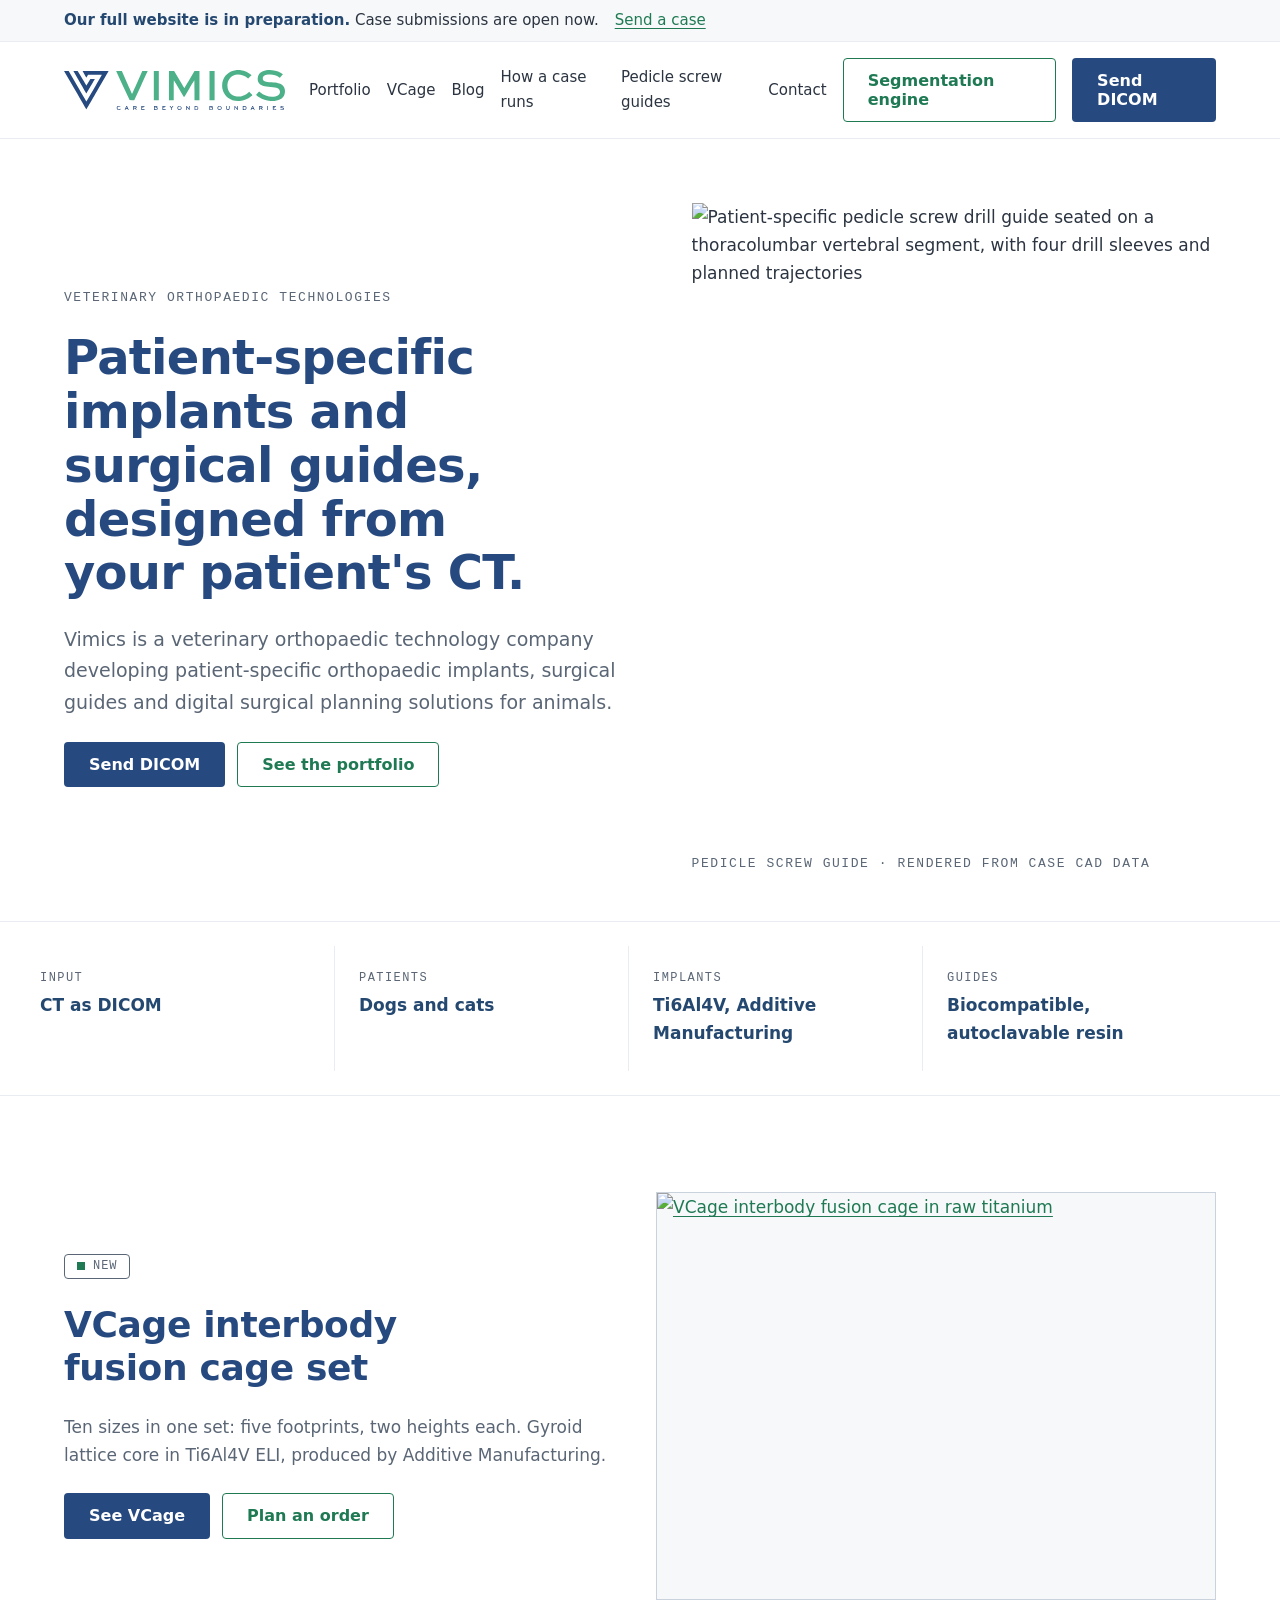
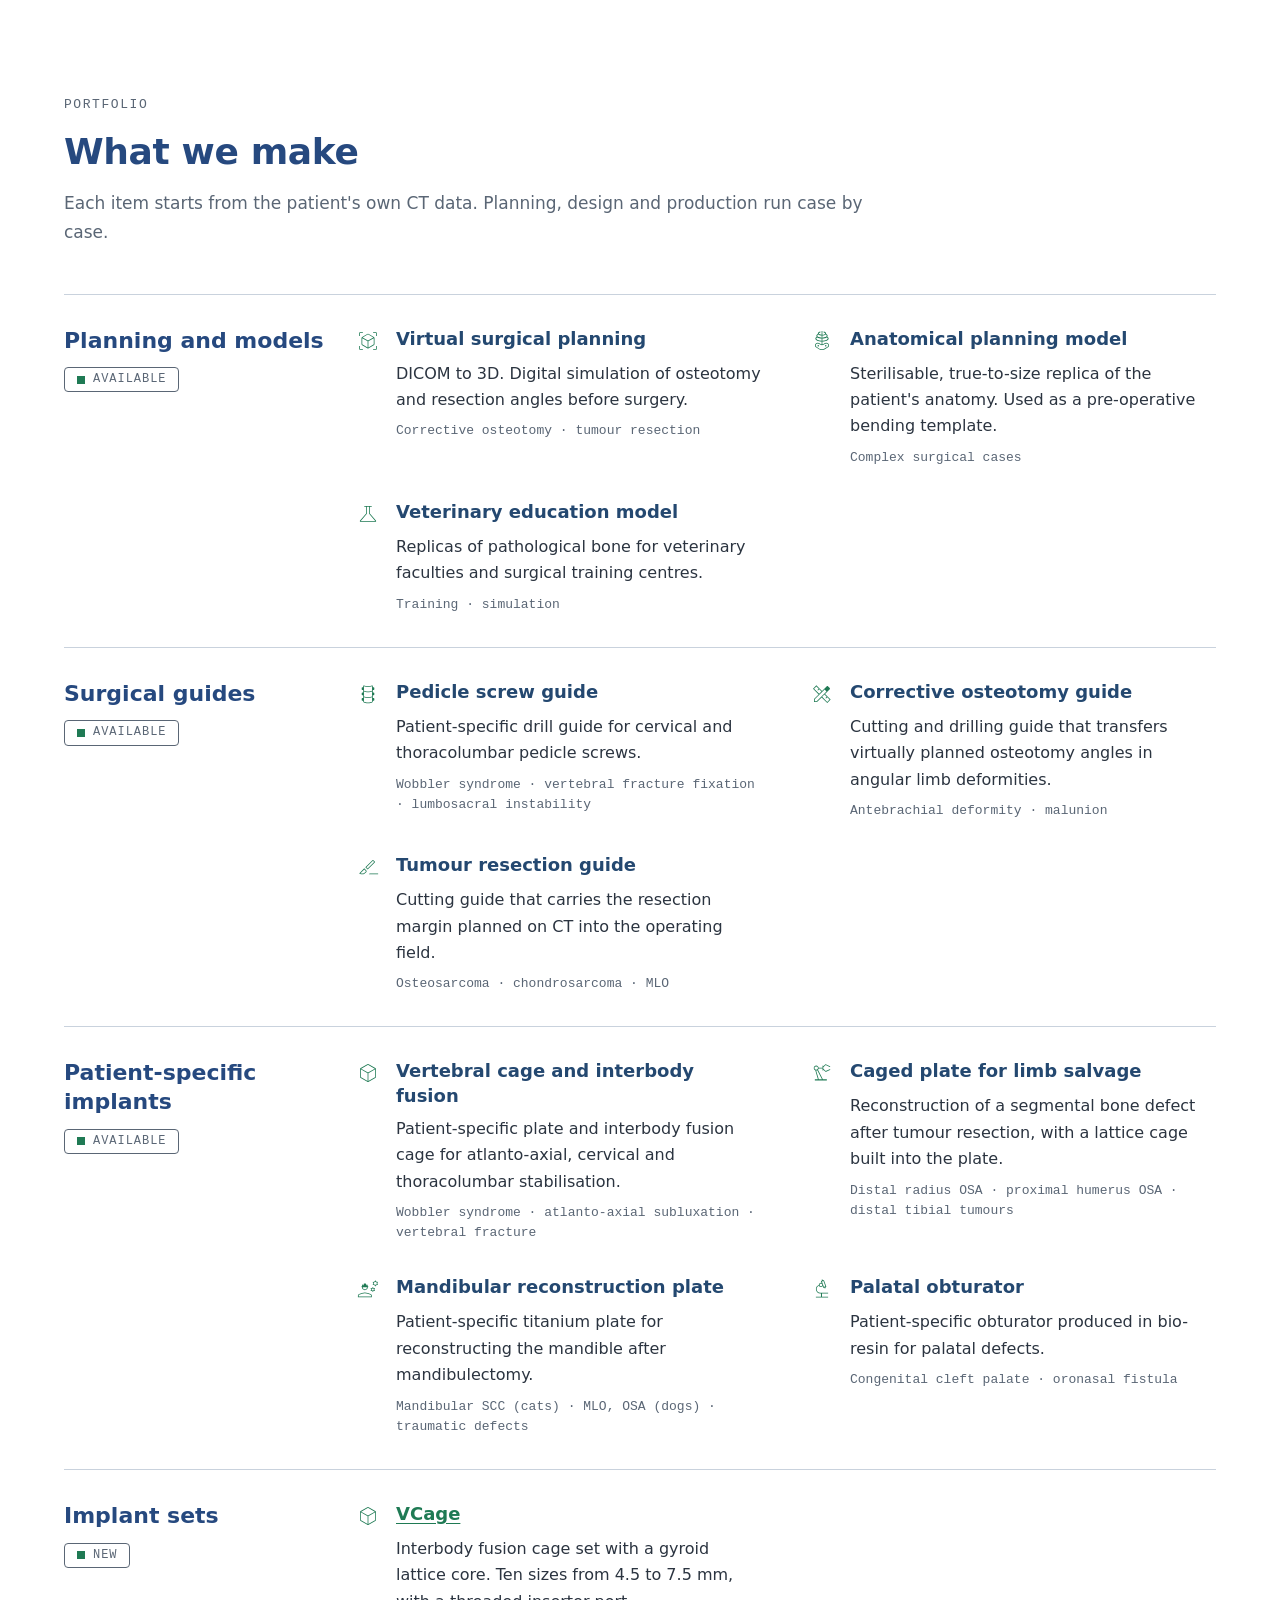
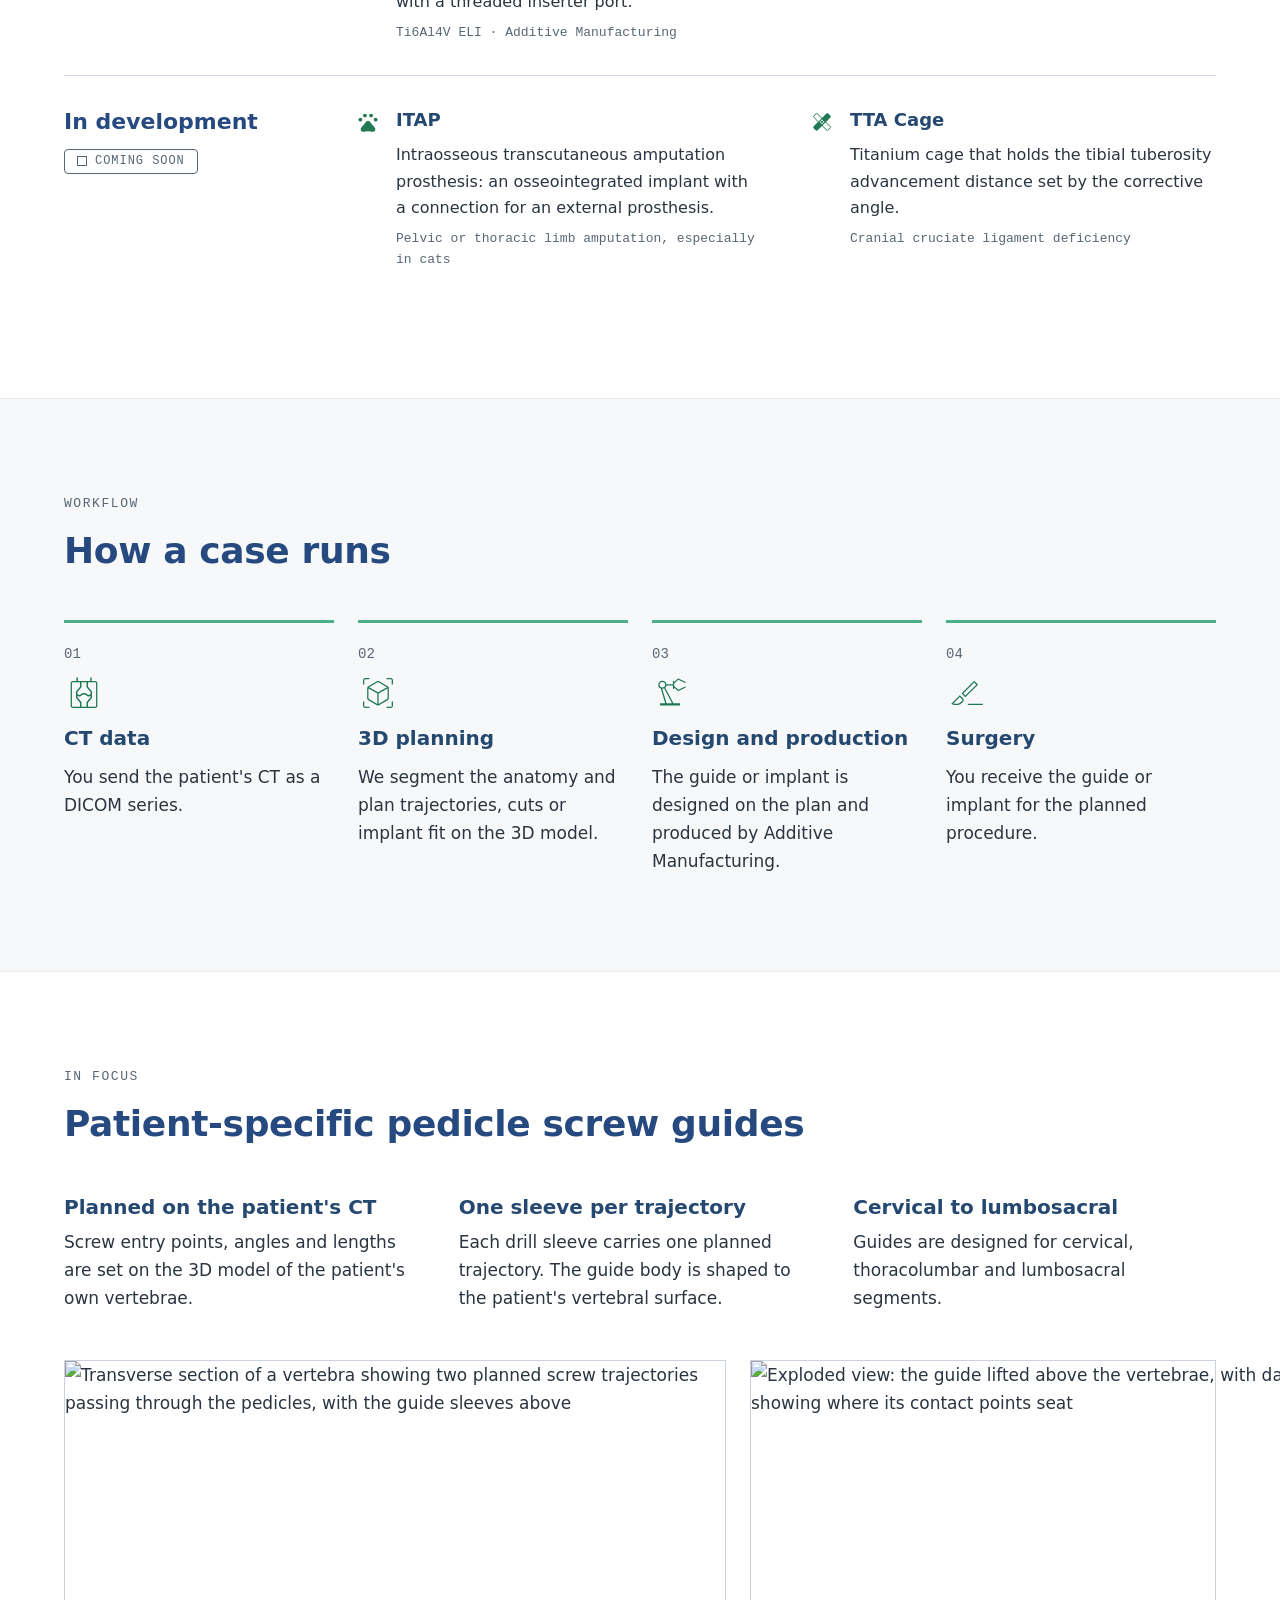
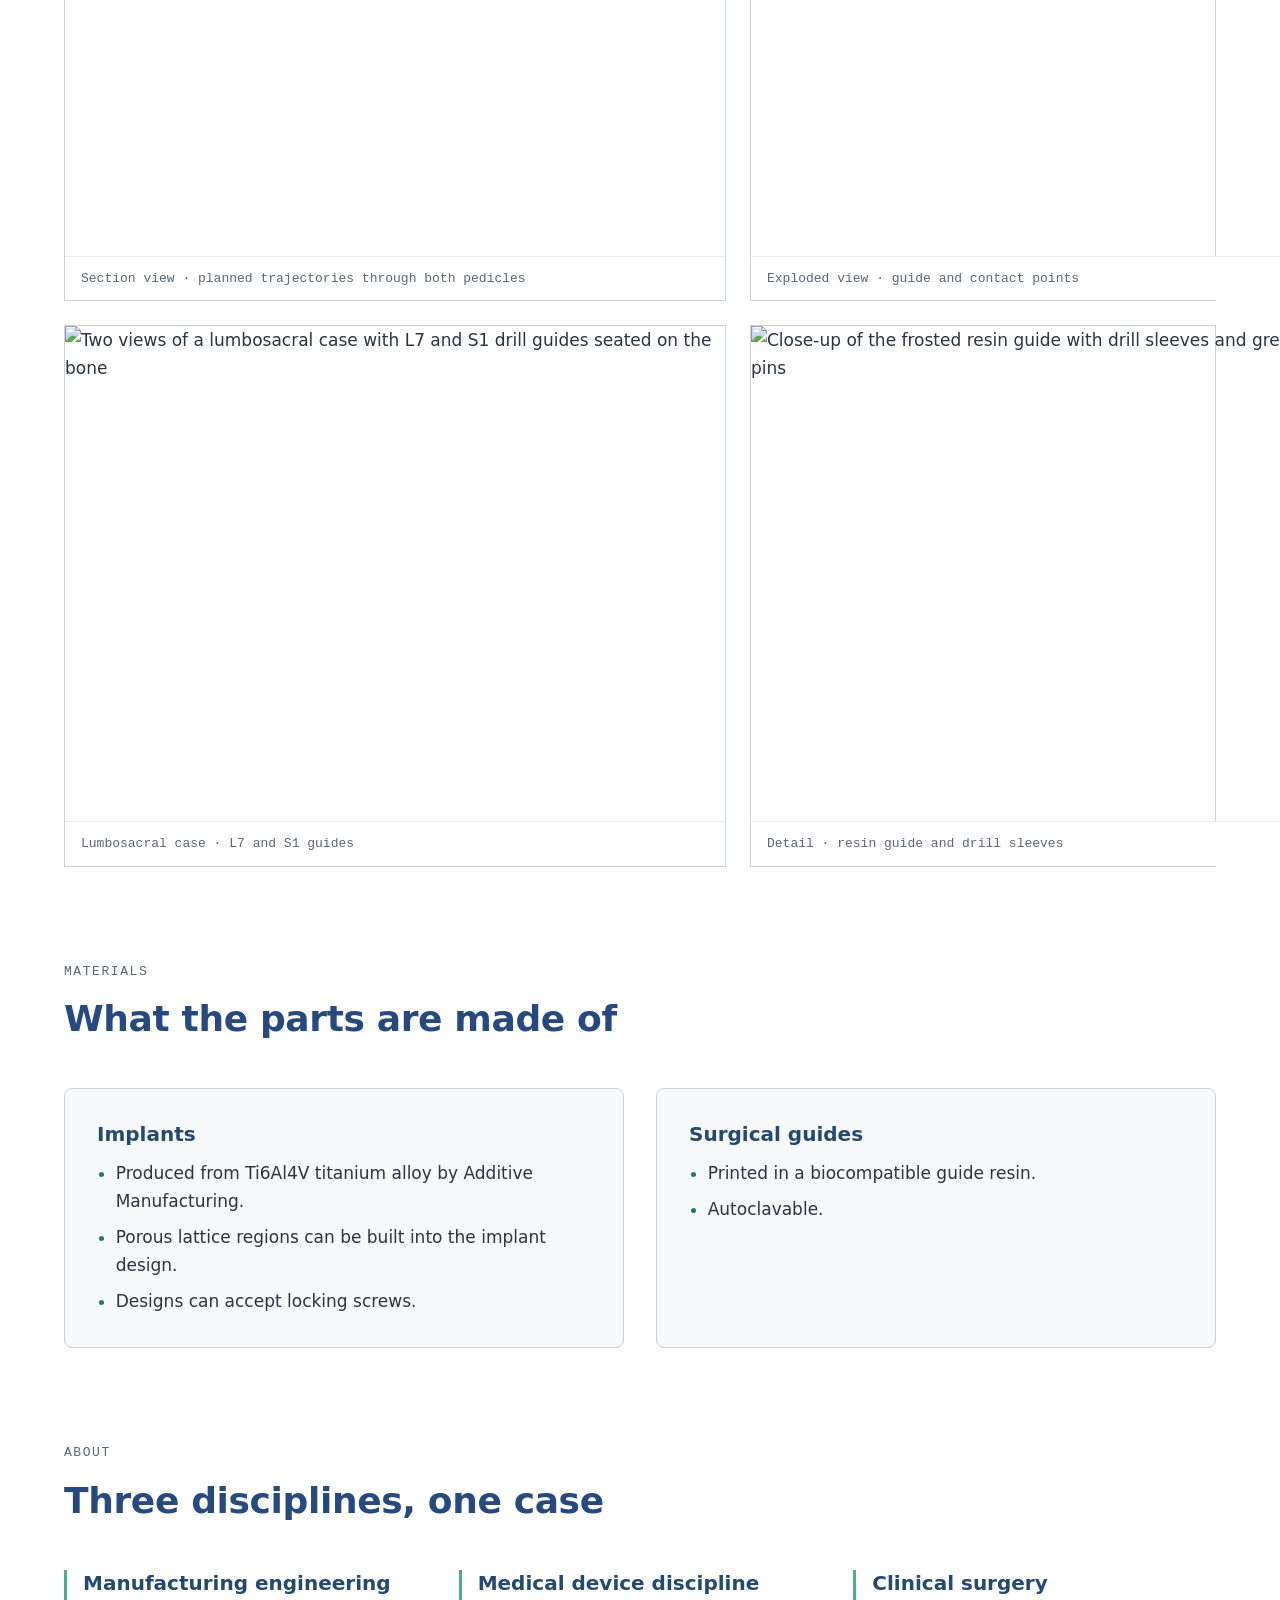
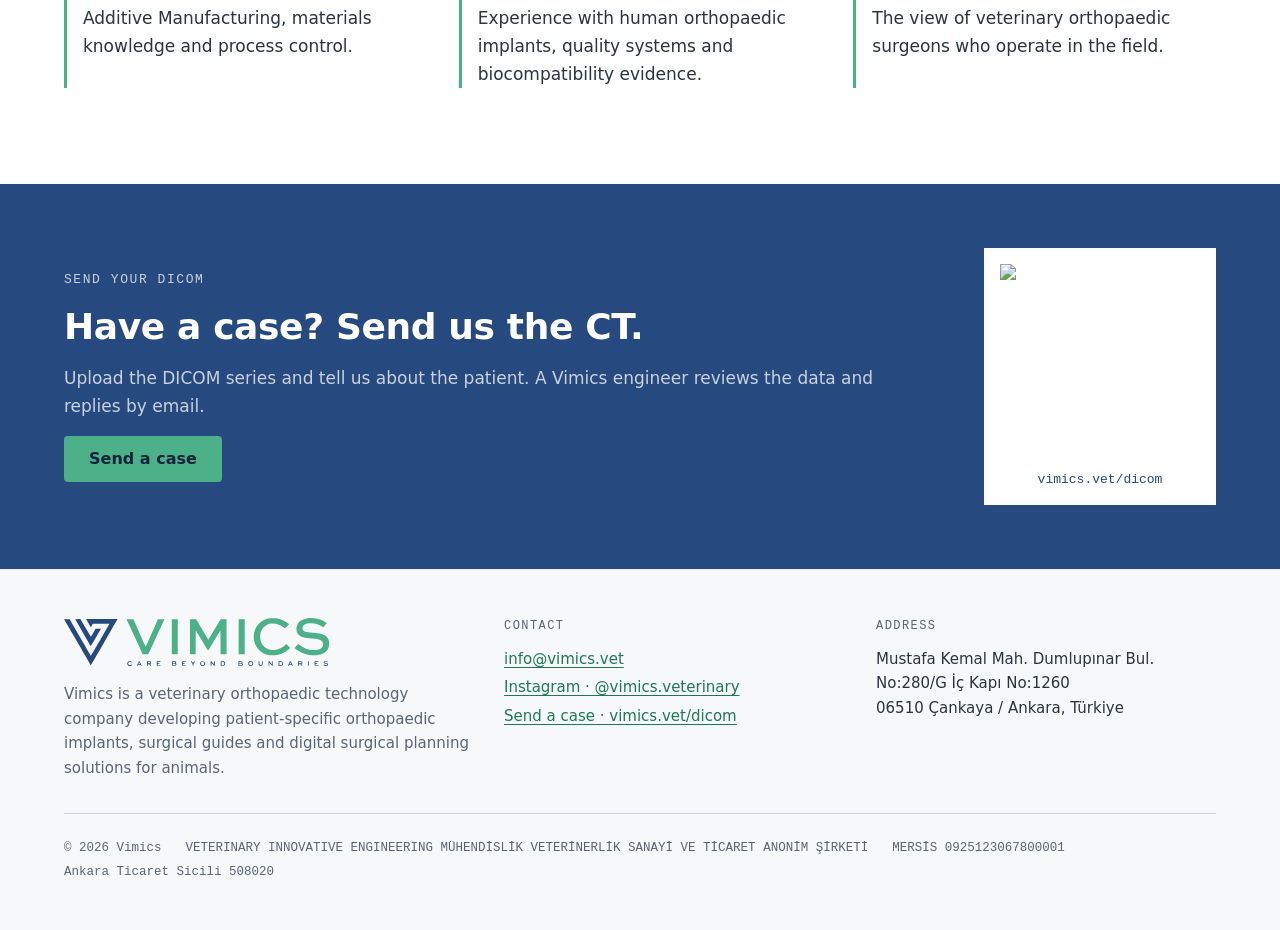
==== index.html @ 3461523f "Add a Segmentation engine button to the top bar Links to /segmentation/ from the home page and blog." ====
<!doctype html>
<html lang="en">
<head>
<meta charset="utf-8">
<meta name="viewport" content="width=device-width, initial-scale=1, viewport-fit=cover">
<title>Vimics · Patient-specific veterinary implants and surgical guides</title>
<meta name="description" content="Vimics is a veterinary orthopaedic technology company developing patient-specific orthopaedic implants, surgical guides and digital surgical planning solutions for animals.">
<link rel="canonical" href="https://vimics.vet/">
<meta name="robots" content="index, follow, max-image-preview:large">
<meta property="og:type" content="website">
<meta property="og:site_name" content="Vimics">
<meta property="og:locale" content="en_GB">
<meta property="og:url" content="https://vimics.vet/">
<meta property="og:title" content="Vimics · Veterinary Orthopaedic Technologies">
<meta property="og:description" content="Patient-specific implants, surgical guides and digital surgical planning for dogs and cats. Send your DICOM at vimics.vet/dicom.">
<meta property="og:image" content="https://vimics.vet/assets/img/og-home.jpg">
<meta property="og:image:width" content="1200">
<meta property="og:image:height" content="630">
<meta property="og:image:alt" content="Patient-specific pedicle screw drill guide seated on a vertebral segment, with planned drill trajectories">
<meta name="twitter:card" content="summary_large_image">
<meta name="theme-color" content="#26497F">
<script type="application/ld+json">
{
  "@context": "https://schema.org",
  "@graph": [
    {
      "@type": "WebSite",
      "@id": "https://vimics.vet/#website",
      "name": "Vimics",
      "alternateName": ["VIMICS", "Vimics Veterinary", "vimics.vet"],
      "url": "https://vimics.vet/",
      "inLanguage": "en",
      "publisher": { "@id": "https://vimics.vet/#organization" }
    },
    {
      "@type": "Organization",
      "@id": "https://vimics.vet/#organization",
      "name": "Vimics",
      "alternateName": "VIMICS",
      "legalName": "VETERINARY INNOVATIVE ENGINEERING MÜHENDİSLİK VETERİNERLİK SANAYİ VE TİCARET ANONİM ŞİRKETİ",
      "url": "https://vimics.vet/",
      "logo": "https://vimics.vet/assets/img/email/vimics-logo.png",
      "image": "https://vimics.vet/assets/img/og-home.jpg",
      "slogan": "Care Beyond Boundaries",
      "description": "Vimics is a veterinary orthopaedic technology company developing patient-specific orthopaedic implants, surgical guides and digital surgical planning solutions for animals.",
      "email": "info@vimics.vet",
      "address": {
        "@type": "PostalAddress",
        "streetAddress": "Mustafa Kemal Mah. Dumlupınar Bul. No:280/G İç Kapı No:1260",
        "postalCode": "06510",
        "addressLocality": "Çankaya",
        "addressRegion": "Ankara",
        "addressCountry": "TR"
      },
      "contactPoint": { "@type": "ContactPoint", "contactType": "customer support", "email": "info@vimics.vet", "availableLanguage": ["en", "tr"] },
      "knowsAbout": ["veterinary orthopaedics", "patient-specific implants", "surgical guides", "pedicle screw guides", "digital surgical planning", "interbody fusion cages", "Additive Manufacturing"],
      "sameAs": ["https://www.linkedin.com/company/vimics", "https://www.instagram.com/vimics.veterinary/"]
    }
  ]
}
</script>
<link rel="icon" href="favicon.ico" sizes="48x48">
<link rel="icon" href="assets/img/favicon.svg" type="image/svg+xml">
<link rel="icon" href="assets/img/favicon-192.png" type="image/png" sizes="192x192">
<link rel="apple-touch-icon" href="assets/img/apple-touch-icon.png">
<link rel="preload" href="assets/fonts/IBMPlexSans-SemiBold.woff2" as="font" type="font/woff2" crossorigin>
<link rel="stylesheet" href="assets/site.css">
</head>
<body>

<div class="duyuru">
  <div class="kolon">
    <span><strong>Our full website is in preparation.</strong> Case submissions are open now.</span>
    <a href="dicom/">Send a case</a>
  </div>
</div>

<header class="ust">
  <div class="kolon">
    <a class="logo-link" href="./" aria-label="Vimics home"><svg viewBox="0 0 2000 362"  xmlns="http://www.w3.org/2000/svg" role="img" aria-label="Vimics, Care Beyond Boundaries"><g transform="translate(0.000000,362.000000) scale(0.100000,-0.100000)" fill="var(--logo-monogram)"><path d="M978 3530 l-128 -5 582 -1017 c321 -560 585 -1018 588 -1018 5 0 770 1305 770 1314 0 3 -91 6 -203 6 l-202 0 -175 -305 c-155 -271 -176 -304 -188 -288 -7 10 -187 312 -400 670 l-387 653 -65 -2 c-36 -1 -122 -5 -192 -8z"/><path d="M1680 3533 c0 -10 334 -592 340 -592 3 0 39 55 80 122 l75 122 623 3 c539 2 623 0 620 -12 -7 -33 -1383 -2415 -1390 -2408 -4 4 -367 626 -807 1382 l-798 1375 -211 3 -210 2 1003 -1728 c551 -951 1007 -1737 1012 -1746 7 -13 225 360 988 1686 539 936 992 1723 1008 1750 l27 48 -1180 0 c-649 0 -1180 -3 -1180 -7z"/><path d="M4884 352 c-109 -51 -144 -173 -79 -273 47 -73 172 -98 261 -52 59 31 68 46 44 68 -18 16 -20 16 -46 -4 -109 -86 -253 -5 -224 126 19 85 115 119 205 73 36 -18 40 -19 57 -4 54 49 -133 105 -218 66z"/><path d="M10388 356 c-86 -32 -128 -88 -128 -171 0 -189 259 -253 361 -89 86 140 -74 319 -233 260z m132 -62 c84 -50 77 -188 -12 -225 -100 -41 -199 31 -185 135 12 87 119 136 197 90z"/><path d="M14020 359 c-188 -56 -168 -326 27 -355 157 -23 273 129 203 266 -36 71 -146 114 -230 89z m151 -88 c107 -107 -23 -268 -159 -197 -81 42 -83 170 -3 219 14 9 48 17 75 17 43 0 53 -4 87 -39z"/><path d="M19667 356 c-51 -19 -65 -33 -73 -71 -14 -75 16 -100 137 -116 105 -14 119 -21 119 -60 0 -64 -131 -75 -211 -18 l-31 22 -20 -21 -21 -20 39 -25 c75 -49 183 -59 252 -23 56 29 70 115 26 159 -24 25 -38 28 -149 43 -63 8 -85 20 -85 43 0 46 101 62 169 26 33 -16 34 -16 54 4 l21 20 -47 21 c-62 28 -132 34 -180 16z"/><path d="M5626 308 c-13 -29 -49 -107 -80 -172 -31 -65 -56 -121 -56 -122 0 -2 14 -4 30 -4 27 0 33 6 50 45 l19 45 85 0 85 0 20 -45 c17 -39 24 -45 50 -45 17 0 31 3 30 8 0 4 -35 81 -78 172 -70 149 -80 165 -104 168 -25 3 -30 -2 -51 -50z m78 -84 c34 -74 34 -74 -29 -74 -30 0 -55 4 -55 9 0 12 49 121 54 121 3 0 16 -25 30 -56z"/><path d="M6260 186 l0 -176 30 0 30 0 0 65 0 65 63 0 63 0 35 -62 c30 -55 38 -63 67 -66 40 -4 40 -2 -3 68 -19 32 -35 60 -35 63 0 3 16 21 35 40 37 37 44 67 23 111 -22 50 -53 60 -185 64 l-123 4 0 -176z m244 98 c21 -20 20 -43 -1 -66 -13 -15 -31 -18 -100 -18 l-83 0 0 50 0 50 84 0 c64 0 88 -4 100 -16z"/><path d="M7000 185 l0 -175 145 0 145 0 0 25 0 25 -115 0 -115 0 0 55 0 55 65 0 c63 0 65 1 65 25 0 24 -2 25 -65 25 l-65 0 0 40 0 40 110 0 110 0 0 30 0 30 -140 0 -140 0 0 -175z"/><path d="M8150 186 l0 -176 119 0 c66 0 131 4 144 9 69 26 90 110 42 161 -23 24 -24 28 -10 40 25 21 19 83 -11 111 -24 22 -34 24 -155 28 l-129 3 0 -176z m248 76 c4 -41 -21 -52 -119 -52 l-69 0 0 45 0 46 93 -3 92 -3 3 -33z m0 -108 c31 -21 26 -64 -8 -81 -14 -7 -60 -13 -102 -13 l-78 0 0 55 0 55 83 0 c59 0 89 -4 105 -16z"/><path d="M8910 185 l0 -175 145 0 145 0 0 25 0 25 -115 0 -115 0 0 55 0 55 65 0 c63 0 65 1 65 25 0 24 -2 25 -65 25 l-65 0 0 40 0 39 108 3 107 3 3 28 3 27 -140 0 -141 0 0 -175z"/><path d="M9567 348 c5 -7 37 -49 71 -94 l62 -81 0 -81 0 -82 30 0 30 0 0 81 0 81 63 81 c86 112 84 107 45 107 -30 0 -40 -7 -82 -65 -54 -74 -52 -74 -111 9 -37 51 -43 56 -79 56 -29 0 -36 -3 -29 -12z"/><path d="M11060 185 l0 -175 30 0 29 0 3 117 3 117 98 -117 c76 -91 103 -117 122 -117 l25 0 0 175 0 175 -30 0 -29 0 -3 -117 -3 -117 -98 117 c-76 91 -103 117 -122 117 l-25 0 0 -175z"/><path d="M11820 184 l0 -176 113 4 c130 4 162 17 197 81 55 98 9 229 -91 257 -19 6 -76 10 -126 10 l-93 0 0 -176z m241 87 c25 -25 29 -37 29 -84 0 -90 -47 -127 -162 -127 l-48 0 0 120 0 120 76 0 c70 0 78 -2 105 -29z"/><path d="M13160 185 l0 -177 136 4 136 3 29 33 c37 41 39 89 5 129 -21 25 -22 29 -9 49 22 34 13 83 -20 108 -25 18 -45 21 -153 24 l-124 4 0 -177z m238 103 c42 -42 -7 -78 -105 -78 l-73 0 0 45 0 45 83 0 c51 0 88 -5 95 -12z m10 -134 c31 -21 26 -64 -8 -81 -14 -7 -60 -13 -102 -13 l-78 0 0 55 0 55 83 0 c59 0 89 -4 105 -16z"/><path d="M14682 221 c3 -139 3 -140 33 -171 53 -55 162 -64 221 -18 43 35 54 75 54 208 l0 120 -30 0 -30 0 0 -121 c0 -134 -6 -154 -55 -175 -44 -18 -90 -8 -115 24 -17 22 -20 40 -20 148 l0 124 -31 0 -31 0 4 -139z"/><path d="M15430 185 l0 -175 25 0 25 0 0 115 c0 63 4 115 8 115 4 0 50 -52 102 -115 79 -96 100 -115 123 -115 l27 0 -2 173 -3 172 -27 3 -27 3 -3 -121 -3 -121 -100 120 c-74 91 -105 121 -122 121 l-23 0 0 -175z"/><path d="M16180 185 l0 -177 119 3 c129 4 150 12 195 73 31 41 30 159 -2 204 -39 53 -73 66 -199 70 l-113 4 0 -177z m243 89 c33 -33 43 -84 28 -135 -17 -55 -46 -71 -133 -73 l-73 -1 -3 118 -3 117 79 0 c72 0 82 -2 105 -26z"/><path d="M17046 352 c-8 -13 -156 -334 -156 -338 0 -2 13 -4 30 -4 25 0 32 6 49 45 l20 45 83 0 84 0 22 -45 c19 -39 26 -45 52 -45 16 0 30 2 30 3 0 2 -35 80 -79 173 -69 148 -82 169 -104 172 -14 2 -28 -1 -31 -6z m84 -194 c0 -5 -25 -8 -55 -8 -63 0 -64 0 -29 77 l26 58 29 -60 c15 -33 28 -63 29 -67z"/><path d="M17660 185 l0 -175 30 0 30 0 0 65 0 65 63 0 62 0 35 -65 c32 -59 38 -65 68 -65 39 0 39 -4 -3 69 -42 72 -42 65 -3 100 27 24 33 36 33 69 0 82 -57 112 -210 112 l-105 0 0 -175z m242 98 c51 -46 8 -83 -99 -83 l-83 0 0 50 0 50 82 0 c62 0 86 -4 100 -17z"/><path d="M18400 185 l0 -175 30 0 30 0 0 175 0 175 -30 0 -30 0 0 -175z"/><path d="M18904 347 c-2 -7 -3 -85 -2 -172 l3 -160 148 -3 147 -3 0 25 0 25 -117 3 -118 3 0 50 0 50 68 3 c64 3 67 4 67 27 0 24 -2 25 -70 25 l-70 0 0 40 0 40 110 0 110 0 0 30 0 30 -135 0 c-102 0 -137 -3 -141 -13z"/></g><g transform="translate(0.000000,362.000000) scale(0.100000,-0.100000)" fill="var(--logo-kelime)"><path d="M15545 3603 c-617 -78 -1073 -494 -1207 -1101 -32 -142 -32 -443 0 -589 156 -720 775 -1160 1552 -1102 383 29 741 176 1045 431 145 121 148 90 -24 262 l-149 149 -75 -67 c-201 -183 -425 -299 -677 -353 -120 -25 -365 -25 -475 1 -444 103 -724 455 -742 931 -15 413 169 758 499 934 382 204 931 112 1346 -226 l33 -27 152 153 152 152 -44 37 c-247 209 -581 355 -932 406 -97 15 -370 20 -454 9z"/><path d="M18305 3589 c-458 -81 -717 -309 -766 -675 -30 -225 26 -420 157 -549 175 -173 424 -245 1009 -290 612 -48 795 -131 835 -379 49 -306 -221 -496 -705 -496 -405 1 -769 135 -1090 403 -44 37 -83 66 -87 65 -10 -4 -268 -301 -268 -309 0 -12 183 -155 276 -216 307 -201 633 -307 1022 -332 654 -43 1137 182 1266 589 110 347 18 699 -229 875 -196 140 -418 196 -941 235 -335 25 -479 44 -572 76 -166 55 -222 123 -222 268 0 246 246 380 670 363 315 -13 594 -97 800 -242 44 -30 81 -55 84 -55 8 0 266 299 266 308 0 12 -113 87 -210 140 -363 198 -901 290 -1295 221z"/><path d="M4720 3523 c0 -5 274 -597 609 -1318 l608 -1310 210 -3 210 -2 609 1311 c335 722 611 1316 612 1321 2 4 -107 7 -244 6 l-249 -3 -456 -1030 c-251 -566 -462 -1030 -469 -1030 -7 0 -218 465 -469 1032 l-456 1032 -257 1 c-142 0 -258 -3 -258 -7z"/><path d="M8130 2210 l0 -1320 225 0 225 0 0 1320 0 1320 -225 0 -225 0 0 -1320z"/><path d="M9500 2210 l0 -1320 215 0 215 0 2 898 c2 589 6 897 13 896 5 -1 207 -334 448 -740 l438 -739 37 -3 37 -3 440 742 c242 408 445 741 450 741 7 -1 11 -310 13 -897 l2 -895 225 0 225 0 0 1320 0 1320 -224 0 -224 0 -452 -767 c-249 -423 -457 -773 -464 -780 -8 -9 -122 178 -470 768 l-459 779 -233 0 -234 0 0 -1320z"/><path d="M13170 2210 l0 -1320 230 0 230 0 0 1320 0 1320 -230 0 -230 0 0 -1320z"/></g></svg></a>
    <nav class="nav" aria-label="Main">
      <a href="#portfolio">Portfolio</a>
      <a href="vcage/">VCage</a>
      <a href="blog/">Blog</a>
      <a href="#workflow">How a case runs</a>
      <a href="#spinal">Pedicle screw guides</a>
      <a href="#contact">Contact</a>
      <a class="btn btn-ikincil" href="segmentation/">Segmentation engine</a>
      <a class="btn btn-birincil" href="dicom/">Send DICOM</a>
    </nav>
  </div>
</header>

<main>

<section class="hero">
  <div class="kolon">
    <div class="hero-metin">
      <span class="etiket">Veterinary orthopaedic technologies</span>
      <h1>Patient-specific implants and surgical guides, designed from your patient's CT.</h1>
      <p class="lead">Vimics is a veterinary orthopaedic technology company developing patient-specific orthopaedic implants, surgical guides and digital surgical planning solutions for animals.</p>
      <div class="eylemler">
        <a class="btn btn-birincil" href="dicom/">Send DICOM</a>
        <a class="btn btn-ikincil" href="#portfolio">See the portfolio</a>
      </div>
    </div>
    <figure>
      <img class="tema-acik" src="assets/img/hero-light.jpg" width="1000" height="1500" alt="Patient-specific pedicle screw drill guide seated on a thoracolumbar vertebral segment, with four drill sleeves and planned trajectories">
      <img class="tema-koyu" src="assets/img/hero-dark.png" width="900" height="1350" alt="Patient-specific pedicle screw drill guide seated on a thoracolumbar vertebral segment, with four drill sleeves and planned trajectories">
      <figcaption class="etiket">Pedicle screw guide · rendered from case CAD data</figcaption>
    </figure>
  </div>
</section>

<section class="serit" aria-label="Key facts">
  <div class="kolon">
    <dl>
      <div><dt>Input</dt><dd>CT as DICOM</dd></div>
      <div><dt>Patients</dt><dd>Dogs and cats</dd></div>
      <div><dt>Implants</dt><dd>Ti6Al4V, Additive Manufacturing</dd></div>
      <div><dt>Guides</dt><dd>Biocompatible, autoclavable resin</dd></div>
    </dl>
  </div>
</section>

<section class="bolum" id="vcage" style="padding-bottom: 0;">
  <div class="kolon">
    <div class="yeni-urun">
      <div class="hero-metin">
        <span class="durum">New</span>
        <h2>VCage interbody fusion cage set</h2>
        <p class="ikincil">Ten sizes in one set: five footprints, two heights each. Gyroid lattice core in Ti6Al4V ELI, produced by Additive Manufacturing.</p>
        <div class="eylemler">
          <a class="btn btn-birincil" href="vcage/">See VCage</a>
          <a class="btn btn-ikincil" href="vcage/#order">Plan an order</a>
        </div>
      </div>
      <a href="vcage/" class="yeni-urun-gorsel" aria-label="VCage product page"><img class="tema-acik" src="assets/img/vcage/hero-acik.webp" width="5444" height="3960" loading="lazy" alt="VCage interbody fusion cage in raw titanium"><img class="tema-koyu" src="assets/img/vcage/hero.webp" width="5444" height="3960" loading="lazy" alt="VCage interbody fusion cage in raw titanium"></a>
    </div>
  </div>
</section>

<section class="bolum" id="portfolio">
  <div class="kolon">
    <div class="bolum-bas">
      <span class="etiket">Portfolio</span>
      <h2>What we make</h2>
      <p class="ikincil">Each item starts from the patient's own CT data. Planning, design and production run case by case.</p>
    </div>

    <div class="grup">
      <div class="grup-bas">
        <h3>Planning and models</h3>
        <span class="durum">Available</span>
      </div>
      <ul class="urunler">
        <li class="urun"><svg class="ic" viewBox="0 -960 960 960" aria-hidden="true"><path d="M451.08-188.54 246.46-308.31q-12.24-8.42-19.46-21.06-7.23-12.63-7.23-27.09v-239.31q0-14.46 7.23-27.09 7.22-12.64 19.46-21.06l205.62-121q13.23-7.23 27.92-7.23 14.69 0 27.92 7.23l205.62 121q12.24 8.42 19.46 21.06 7.23 12.63 7.23 27.09v239.31q0 14.46-7.1 27.09-7.11 12.64-20.59 21.06L506.46-188.54q-13.56 8-27.85 8-14.3 0-27.53-8Zm13.54-28.23v-251.69L250.77-589.77v232.08q0 6.92 3.08 12.31 3.07 5.38 9.23 8.46l201.54 120.15Zm30.76 0 201.77-120.15q6.16-3.08 9.23-8.46 3.08-5.39 3.08-12.31v-232.08L495.38-468.46v251.69ZM120-684.85v-99.77q0-22.44 16.47-38.91Q152.94-840 175.38-840h99.77v30.77h-99.77q-10.76 0-17.69 6.92-6.92 6.93-6.92 17.69v99.77H120ZM275.15-120h-99.77q-22.44 0-38.91-16.47Q120-152.94 120-175.38v-99.77h30.77v99.77q0 10.76 6.92 17.69 6.93 6.92 17.69 6.92h99.77V-120Zm409.7 0v-30.77h99.77q10.76 0 17.69-6.92 6.92-6.93 6.92-17.69v-99.77H840v99.77q0 22.44-16.47 38.91Q807.06-120 784.62-120h-99.77Zm124.38-564.85v-99.77q0-10.76-6.92-17.69-6.93-6.92-17.69-6.92h-99.77V-840h99.77q22.44 0 38.91 16.47Q840-807.06 840-784.62v99.77h-30.77ZM480-495.54l214.62-123.84-202.31-115.93q-6.16-3.07-12.31-3.07t-12.31 3.07L265.38-619.38 480-495.54Zm0 11.92Zm0-11.92Zm15.38 27.08Zm-30.76 0Z"/></svg><h4>Virtual surgical planning</h4><p>DICOM to 3D. Digital simulation of osteotomy and resection angles before surgery.</p><span class="endikasyon">Corrective osteotomy · tumour resection</span></li>
        <li class="urun"><svg class="ic" viewBox="0 -960 960 960" aria-hidden="true"><path d="M480-120q-38.85 0-67.73-7.96-28.89-7.96-64.73-30.89l-109-69.23q-19.77-12.61-29.16-34.19-9.38-21.58-9.38-42.58 0-49 35.31-75.92T312-407.69q22.08 0 43.04 6.81 20.96 6.8 36.81 21.19 14.23 13.46 31.88 21.07 17.65 7.62 40.89 9.85v-110.46q-51.16-1.46-96.39-10.08-45.23-8.61-79.38-23.61-34.16-15-53.81-36.66-19.66-21.65-19.66-49.42 0-20 14-37.12 14-17.11 39-32.11-6-9-9.5-19.89-3.5-10.88-3.5-22.88 0-22 16.62-40.88 16.62-18.89 45.62-33.89-1.24-4.23-1.74-8.73t-.5-9.5q0-26 27.5-45.5t72.5-30.5v35.85q-35.53 9.61-49.26 22.19-13.74 12.58-14.89 18.88 1.15 28.08 40.92 37.66 39.77 9.57 72.47 11.8V-880h30.76v146.38q37.31-1.46 74.77-11.03 37.47-9.58 38.62-38.43-1.15-7.07-15.27-18.88-14.12-11.81-48.12-21.42l.24-36.62q45 11 72 31t27 45q0 3.23-2.24 18.23 29 15 45.62 33.89Q704.62-713 704.62-691q0 12-3.12 22.62-3.12 10.61-9.12 19.61 25 14.77 38.62 32.27 13.62 17.5 13.62 37.5 0 27.77-19.66 49.42-19.65 21.66-53.81 36.66-34.15 15-79.38 23.61-45.23 8.62-96.39 10.08v110.46q23.24-2.23 40.89-9.85 17.65-7.61 31.88-21.07 15.85-14.39 36.81-21.19 20.96-6.81 43.04-6.81 41.38 0 76.69 27.42Q760-352.85 760-303.85q0 21-9.38 42.2-9.39 21.19-29.16 33.8l-109 69q-35.84 22.93-64.73 30.89Q518.85-120 480-120Zm0-30.77q33.46 0 58.92-7.11 25.46-7.12 56.93-27.35l109-69q11.69-7.46 18.03-21.58 6.35-14.11 6.35-28.04 0-33.61-25.54-53.34-25.54-19.73-55.69-19.73-16.46 0-32.04 5.23-15.58 5.23-28.04 14.69-22.77 20.54-50.07 31.31-27.31 10.77-57.85 10.77-30.54 0-57.85-10.77-27.3-10.77-50.07-31.31-12.46-9.46-28.04-14.69-15.58-5.23-32.04-5.23-30.15 0-55.69 19.23t-25.54 52.84q0 13.93 6.35 28.54 6.34 14.62 18.03 22.08l109.23 70q31.47 20.23 56.81 26.85 25.35 6.61 58.81 6.61Zm-15.38-343.85v-84.61q-53.39-2-98.12-12.08-44.73-10.07-72.27-31.31-25.31 13.08-34.15 25.04-8.85 11.96-9.31 19.04.46 31.77 59.11 56.5 58.66 24.73 154.74 27.42ZM330-263.08q12 0 21-9t9-21q0-12-9-21t-21-9q-12 0-21 9t-9 21q0 12 9 21t21 9Zm134.62-351.54v-83.61q-40.39-2-73.97-10.46-33.57-8.46-52.34-27.46-26.08 12.84-36.58 24.8-10.5 11.97-10.96 20.58.23 35.54 52 54.5t121.85 21.65Zm30.76 120q96.08-2.69 154.74-27.42 58.65-24.73 59.11-56.5-.46-6.84-9.69-18.42-9.23-11.58-34.54-25.66-28.31 20.47-72.27 30.93-43.96 10.46-97.35 12.46v84.61Zm0-120q70.08-2.69 121.85-21.65 51.77-18.96 52-54.5-.46-8.61-10.96-20.96-10.5-12.35-36.58-24.42-18.77 19-52.34 27.46-33.58 8.46-73.97 10.46v83.61ZM630-263.08q12 0 21-9t9-21q0-12-9-21t-21-9q-12 0-21 9t-9 21q0 12 9 21t21 9Zm-150-.77Z"/></svg><h4>Anatomical planning model</h4><p>Sterilisable, true-to-size replica of the patient's anatomy. Used as a pre-operative bending template.</p><span class="endikasyon">Complex surgical cases</span></li>
        <li class="urun"><svg class="ic" viewBox="0 -960 960 960" aria-hidden="true"><path d="M187.38-160q-21.74 0-30.91-19.77-9.16-19.77 5.99-36.38l243.39-285.39v-267.69h-61.23q-6.54 0-10.97-4.49-4.42-4.48-4.42-11.11 0-6.63 4.42-10.9 4.43-4.27 10.97-4.27h270.76q6.54 0 10.97 4.48 4.42 4.49 4.42 11.12 0 6.63-4.42 10.9-4.43 4.27-10.97 4.27h-61.23v267.69l243.39 285.39q15.15 16.61 5.99 36.38Q794.36-160 772.62-160H187.38Zm-5.84-30.77h596.92L523.38-490.31v-278.92h-86.76v278.92L181.54-190.77ZM478.77-480Z"/></svg><h4>Veterinary education model</h4><p>Replicas of pathological bone for veterinary faculties and surgical training centres.</p><span class="endikasyon">Training · simulation</span></li>
      </ul>
    </div>

    <div class="grup">
      <div class="grup-bas">
        <h3>Surgical guides</h3>
        <span class="durum">Available</span>
      </div>
      <ul class="urunler">
        <li class="urun"><svg class="ic" viewBox="0 -960 960 960" aria-hidden="true"><path d="M480-112q-60.31 0-101.65-11.65Q337-135.31 314-141.92q-11-4.23-18.65-14.47-7.66-10.24-7.66-22.53v-30h-32.31q-12.03 0-19.86-7.83t-7.83-19.87v-50.4q0-12.6 7.83-20.33 7.83-7.73 19.86-7.73h32.31v-113.84h-32.31q-12.03 0-19.86-7.83t-7.83-19.87v-50.4q0-12.6 7.83-20.33 7.83-7.73 19.86-7.73h32.31v-106.15h-32.31q-12.03 0-19.86-7.83-7.83-7.82-7.83-19.86v-50.41q0-12.59 7.83-20.32t19.86-7.73h32.31v-48.47q0-13.92 9.93-20.88 9.92-6.96 23-2.04 28.69 9.23 70.38 18t89 8.77q47.31 0 89-9.15 41.69-9.16 70.38-18.39 13.08-4.92 23 1.86 9.93 6.77 9.93 21.06v49.24h32.31q12.03 0 19.86 7.82 7.83 7.83 7.83 19.87v50.41q0 12.59-7.83 20.32t-19.86 7.73h-32.31v106.15h32.31q12.03 0 19.86 7.83t7.83 19.87v50.4q0 12.6-7.83 20.33-7.83 7.73-19.86 7.73h-32.31v113.84h32.31q12.03 0 19.86 7.83t7.83 19.87v50.41q0 12.59-7.83 20.32t-19.86 7.73h-32.31v30q0 12.29-7.66 22.53Q657-146.15 646-141.92q-23 6.61-64.35 18.27Q540.31-112 480-112Zm0-470.85q46.77 0 87.73-8.34 40.96-8.35 73.81-19.89v-177.3q-37.23 11-78.31 19.07-41.08 8.08-83.61 8.08-41.77 0-82.85-8.08-41.08-8.07-78.31-19.07v177.3q32.85 11.54 73.92 19.89 41.08 8.34 87.62 8.34Zm0 230.93q46.77 0 87.73-8.85t73.81-20.38v-196.16q-34.23 9-75.12 17.12-40.88 8.11-86.42 8.11t-85.65-7.23q-40.12-7.23-75.89-18v196.16q32.85 11.53 73.81 20.38t87.73 8.85Zm0 209.15q45.54 0 87.12-9.19 41.57-9.19 74.42-20.73v-173.69q-35.77 10.76-76 18-40.23 7.23-85.92 7.23-44.93 0-85.16-7.23-40.23-7.24-76-18v173.69q32.85 11.54 74.54 20.73 41.69 9.19 87 9.19Z"/></svg><h4>Pedicle screw guide</h4><p>Patient-specific drill guide for cervical and thoracolumbar pedicle screws.</p><span class="endikasyon">Wobbler syndrome · vertebral fracture fixation · lumbosacral instability</span></li>
        <li class="urun"><svg class="ic" viewBox="0 -960 960 960" aria-hidden="true"><path d="m367-485.31 93.08-93.07-91.16-91.16-48 48.77-22-22 48.77-48-91.92-91.69-93.08 93.08L367-485.31Zm321.38 321.85 93.08-93.31-91.92-91.92-48 48.77-22-22 48-48-89.39-90.16L485.08-367l203.3 203.54Zm5.7-605.77 75.38 75.38-75.38-75.38ZM279.85-160H160v-119.85l184.77-184.77L120-689.38l134.77-136 226.77 225.76 191.08-191.07q5.15-5.16 10.76-7.23 5.62-2.08 12-2.08 5.62 0 11.24 2.08 5.61 2.07 10.76 7.23l73.31 75.61q5.16 5.16 6.85 10.77 1.69 5.62 1.69 11.23 0 6.39-1.69 11.62-1.69 5.23-6.85 10.38L601.15-481.54l224.23 225.77-135 135.54L464.85-345l-185 185Zm-89.08-30.77h75.38l393.77-394-75.38-75.38-393.77 394v75.38Zm431.08-432.08-37.31-37.3 75.38 75.38-38.07-38.08Z"/></svg><h4>Corrective osteotomy guide</h4><p>Cutting and drilling guide that transfers virtually planned osteotomy angles in angular limb deformities.</p><span class="endikasyon">Antebrachial deformity · malunion</span></li>
        <li class="urun"><svg class="ic" viewBox="0 -960 960 960" aria-hidden="true"><path d="m466-376.77-93.08-93.08 284.39-284.38q8.07-8.23 19.5-8.23 11.42 0 19.65 8.23l53.93 53.92q8.23 8.08 8.23 19.5 0 11.43-8.23 19.66L466-376.77Zm0-43.46 260.62-260.62L677-730.46 416.38-469.85 466-420.23Zm47.85 228.69 31-30.77h340.53v30.77H513.85Zm-285.47.77q-27.9 0-53.68-8t-48.55-23.85l204.23-204 75.54 75.54q8.98 8.5 14.11 19.42 5.12 10.93 5.12 23.06 0 12.14-4.92 23.38-4.92 11.25-13.54 19.76l-19 19.77q-26.61 27.38-62.19 41.15t-73.12 13.77h-24Zm0-30.77h24q31.7 0 61.27-12.23 29.58-12.23 52.04-34.69l20-19.23q8.16-8.93 7.04-21.19-1.11-12.27-10.04-21.97l-52.31-51.53-152.92 151.92q10.31 4.46 24.08 6.69 13.76 2.23 26.84 2.23Zm498.24-459.31L677-730.46l49.62 49.61ZM330.38-382.38Z"/></svg><h4>Tumour resection guide</h4><p>Cutting guide that carries the resection margin planned on CT into the operating field.</p><span class="endikasyon">Osteosarcoma · chondrosarcoma · MLO</span></li>
      </ul>
    </div>

    <div class="grup">
      <div class="grup-bas">
        <h3>Patient-specific implants</h3>
        <span class="durum">Available</span>
      </div>
      <ul class="urunler">
        <li class="urun"><svg class="ic" viewBox="0 -960 960 960" aria-hidden="true"><path d="M464.62-157.85v-313.61L190.77-629.77V-330q0 6.15 3.08 11.54 3.07 5.38 9.23 9.23l261.54 151.38Zm30.76 0 261.54-151.38q6.16-3.85 9.23-9.23 3.08-5.39 3.08-11.54v-300L495.38-471.62v313.77ZM480-497.08l270.62-157.3-258.31-149.39q-6.16-3.08-12.31-3.08t-12.31 3.08L209.15-654.38 480-497.08ZM187.69-282.62q-13.48-7.65-20.58-20.67-7.11-13.02-7.11-27.48v-298.46q0-14.46 7.11-27.48 7.1-13.02 20.58-20.67l264.62-153q13.56-7.24 27.85-7.24 14.3 0 27.53 7.24l264.62 153q13.48 7.65 20.58 20.67 7.11 13.02 7.11 27.48v298.46q0 14.46-7.11 27.48-7.1 13.02-20.58 20.67l-264.62 153q-13.56 7.24-27.85 7.24-14.3 0-27.53-7.24l-264.62-153ZM480-480Z"/></svg><h4>Vertebral cage and interbody fusion</h4><p>Patient-specific plate and interbody fusion cage for atlanto-axial, cervical and thoracolumbar stabilisation.</p><span class="endikasyon">Wobbler syndrome · atlanto-axial subluxation · vertebral fracture</span></li>
        <li class="urun"><svg class="ic" viewBox="0 -960 960 960" aria-hidden="true"><path d="M193.69-181.54V-234h122.39L210.85-586q-28.16-12.69-44.23-34.73-16.08-22.04-16.08-56.35 0-40.84 28.73-69.57 28.73-28.73 69.58-28.73 38.61 0 64.53 23.11 25.93 23.12 33.62 59.81h154.46v-69q0-6.62 4.78-11 4.78-4.39 10.61-4.39 7.92 0 12.34 6.2 4.43 6.19 2.89 14.11v10.77L608.62-817q7.16-7.23 17.25-8.96 10.1-1.73 20.7 3.5l152.2 72.15q5.92 2.69 9.42 8.62 3.5 5.92-.31 12.81-3.11 6.19-9.04 7.42-5.92 1.23-12.07-2.23l-157.31-75-97.23 93.61v54.31L629.46-557l157.31-75.23q7.12-3.46 12.18-2.12 5.05 1.35 9.28 7.5 2.69 6.93-.42 13.08-3.12 6.15-9.27 9.62l-149.92 69.69q-10.93 5.46-21.24 4.58-10.3-.89-19.08-8.78l-76.22-69.49v10.77q1.54 10.15-2.89 15.23-4.42 5.07-12.34 5.07-5.83 0-10.61-4.78-4.78-4.77-4.78-10.6v-69.23H345.77q-1.54 15.07-9.96 30.65-8.43 15.58-18.19 24.35L514.15-234h159.54v52.46h-480Zm54.79-428q28.25 0 48.08-19.82 19.82-19.83 19.82-48.08t-19.82-47.71q-19.83-19.47-48.08-19.47t-47.71 19.47q-19.46 19.46-19.46 47.71t19.46 48.08q19.46 19.82 47.71 19.82ZM350.54-234h128.92l-189-358.54q-6.84 4.31-20.77 7.85-13.92 3.54-24.84 3L350.54-234Zm128.92 0Z"/></svg><h4>Caged plate for limb salvage</h4><p>Reconstruction of a segmental bone defect after tumour resection, with a lattice cage built into the plate.</p><span class="endikasyon">Distal radius OSA · proximal humerus OSA · distal tibial tumours</span></li>
        <li class="urun"><svg class="ic" viewBox="0 -960 960 960" aria-hidden="true"><path d="M76.62-152.31v-56.61q0-26.31 13.3-43.81 13.31-17.5 38.46-29.96 50.16-24.46 108.58-39.16 58.42-14.69 117.96-14.69 59.54 0 117.58 14.69 58.04 14.7 108.96 39.16 24.39 12.46 38.08 29.96 13.69 17.5 13.69 43.81v56.61H76.62Zm30.76-30.77h495.08v-25.84q0-18.08-10.81-29.12-10.8-11.04-25.88-18.34-40.69-19-95.62-34.2-54.92-15.19-115.23-15.19-60.3 0-115.61 15.19-55.31 15.2-95.23 34.2-15.08 7.3-25.89 18.34t-10.81 29.12v25.84ZM354.92-435q-51.38 0-83.38-32.23-32-32.23-32-87.77h-8.46q-6.46 0-10.93-4.46-4.46-4.46-4.46-10.92 0-5.7 4.46-10.54 4.47-4.85 10.93-4.85h8.46q.77-27.69 11.54-50.85 10.77-23.15 33.54-44.69v38.23q0 5.23 4.11 8.96 4.12 3.74 9.35 3.74 5.46 0 9.07-3.74 3.62-3.73 3.62-8.96v-51.23q8-2.77 20.46-5.04t23.92-2.27q11.47 0 23.93 2.27 12.46 2.27 20.46 5.04v51.23q0 5.23 3.61 8.96 3.62 3.74 9.08 3.74 5.23 0 9.35-3.74 4.11-3.73 4.11-8.96v-38.23q23.54 21.54 33.31 44.69 9.77 23.16 11.31 50.85h8.46q6.46 0 10.92 4.85 4.46 4.84 4.46 10.54 0 6.46-4.46 10.92T478.77-555h-8.46q0 55.54-32.39 87.77-32.38 32.23-83 32.23Zm0-30.77q38.16 0 61.39-23.46 23.23-23.46 23.23-61.15H270.31q0 37.69 23.23 61.15t61.38 23.46Zm302 99.39-.46-28.24q-7.77-2.46-17.19-8.23-9.42-5.77-15.42-11.53l-26 13.23L582-426.23l25.23-15.92q-2-4.77-2.38-9.43-.39-4.65-.39-8.65 0-4.77.39-8.65.38-3.89 2.38-9.43L582-495l15.85-25.08 26 13.23q7-5.77 15.92-11.15 8.92-5.38 16.69-8.62l.46-27.46h30.77l1.23 27.46q7.77 3.24 16.7 8.62 8.92 5.38 15.92 11.15l25.23-13.23L763.38-495l-25.23 16.69q2 5.54 2 9.43v17.3q0 4.66-2 9.43l25.23 15.92-16.61 25.08-25.23-13.23q-6 5.76-15.42 11.53-9.43 5.77-17.2 8.23l-1.23 28.24h-30.77Zm15.39-54.31q16.77 0 28.54-11.39 11.77-11.38 11.77-28.15 0-16.77-11.77-28.54t-28.54-11.77q-16.77 0-28.16 11.77-11.38 11.77-11.38 28.54t11.38 28.15q11.39 11.39 28.16 11.39Zm88.77-170.39-3.62-28.07q-11.54-2.47-25.88-11-14.35-8.54-21.35-18.85l-30.92 13.69-13.85-23.46 27.31-18.77q-2-5.77-3.5-12.92-1.5-7.16-1.5-13.92 0-6 1.5-13.54 1.5-7.54 3.5-13.31l-27.31-18 13.85-23.46 30.92 12.92q7-10.31 21.35-18.96 14.34-8.65 25.88-10.12l3.62-28.07h26.46l3.61 28.07q11.54 1.47 25.89 10.12 14.34 8.65 22.11 18.96l30.16-12.92 13.84 23.46-27.3 18q2 5.77 3.5 13.31 1.5 7.54 1.5 13.54 0 6.76-1.5 13.92-1.5 7.15-3.5 12.92l27.3 18.77-13.84 23.46L839.15-649q-7.77 10.31-22.11 18.85-14.35 8.53-25.89 11l-3.61 28.07h-26.46Zm13.61-54.54q25 0 41.5-16.5t16.5-42.26q0-25-16.5-41.5t-41.5-16.5q-25.77 0-42.27 16.5-16.5 16.5-16.5 41.5 0 25.76 16.5 42.26 16.5 16.5 42.27 16.5ZM354.92-183.08Z"/></svg><h4>Mandibular reconstruction plate</h4><p>Patient-specific titanium plate for reconstructing the mandible after mandibulectomy.</p><span class="endikasyon">Mandibular SCC (cats) · MLO, OSA (dogs) · traumatic defects</span></li>
        <li class="urun"><svg class="ic" viewBox="0 -960 960 960" aria-hidden="true"><path d="M235.38-140v-30.77h203.39v-130.92h-26.54q-74.3 0-125.57-51.28-51.28-51.27-51.28-125.57 0-55.46 32.31-100.92t85.46-64.69q.16-43.85 35-68.47 34.85-24.61 75.08-10.07L436.85-794l39.46-14.13-14-37.87 42.15-15.54 14 37.77 36.33-12.46 100.52 268.08-37.62 14.23 14 37.77-40.92 15.3L576-538.62l-39.92 16.77-25.77-74.92q-12.69 18.54-31.66 28.73-18.96 10.19-42.29 9.96-26.44.54-48.05-15.23-21.62-15.77-31.54-41.07-41.15 17-65.89 53.74-24.73 36.75-24.73 82.1 0 61.44 42.32 103.76 42.32 42.32 103.78 42.32h312.37v30.77H478.77v130.92h245.85V-140H235.38Zm321.39-422.77 59.15-22.85-79.23-212.92L476-778l80.77 215.23Zm-118.71-26.08q22.79 0 38.44-15.04 15.65-15.04 15.65-38.19t-15.41-38.8q-15.41-15.66-38.19-15.66-22.78 0-38.43 15.42-15.66 15.41-15.66 38.2 0 23.54 15.41 38.8 15.41 15.27 38.19 15.27Zm118.71 26.08Zm-118.46-80.38Zm.46 0Z"/></svg><h4>Palatal obturator</h4><p>Patient-specific obturator produced in bio-resin for palatal defects.</p><span class="endikasyon">Congenital cleft palate · oronasal fistula</span></li>
      </ul>
    </div>

    <div class="grup">
      <div class="grup-bas">
        <h3>Implant sets</h3>
        <span class="durum">New</span>
      </div>
      <ul class="urunler">
        <li class="urun"><svg class="ic" viewBox="0 -960 960 960" aria-hidden="true"><path d="M464.62-157.85v-313.61L190.77-629.77V-330q0 6.15 3.08 11.54 3.07 5.38 9.23 9.23l261.54 151.38Zm30.76 0 261.54-151.38q6.16-3.85 9.23-9.23 3.08-5.39 3.08-11.54v-300L495.38-471.62v313.77ZM480-497.08l270.62-157.3-258.31-149.39q-6.16-3.08-12.31-3.08t-12.31 3.08L209.15-654.38 480-497.08ZM187.69-282.62q-13.48-7.65-20.58-20.67-7.11-13.02-7.11-27.48v-298.46q0-14.46 7.11-27.48 7.1-13.02 20.58-20.67l264.62-153q13.56-7.24 27.85-7.24 14.3 0 27.53 7.24l264.62 153q13.48 7.65 20.58 20.67 7.11 13.02 7.11 27.48v298.46q0 14.46-7.11 27.48-7.1 13.02-20.58 20.67l-264.62 153q-13.56 7.24-27.85 7.24-14.3 0-27.53-7.24l-264.62-153ZM480-480Z"/></svg><h4><a href="vcage/">VCage</a></h4><p>Interbody fusion cage set with a gyroid lattice core. Ten sizes from 4.5 to 7.5 mm, with a threaded inserter port.</p><span class="endikasyon">Ti6Al4V ELI · Additive Manufacturing</span></li>
      </ul>
    </div>

    <div class="grup">
      <div class="grup-bas">
        <h3>In development</h3>
        <span class="durum yakinda">Coming soon</span>
      </div>
      <ul class="urunler">
        <li class="urun"><svg class="ic" viewBox="0 -960 960 960" aria-hidden="true"><path d="M175.25-499.62q-31.71 0-53.48-21.89Q100-543.41 100-575.13t21.9-53.49q21.9-21.76 53.61-21.76 31.72 0 53.49 21.89 21.77 21.9 21.77 53.62t-21.9 53.49q-21.9 21.76-53.62 21.76Zm182.34-164.61q-31.36 0-53.13-21.9-21.77-21.9-21.77-53.62 0-31.71 21.89-53.48Q326.47-815 358.17-815q30.98 0 53.14 21.9 22.15 21.9 22.15 53.61 0 31.72-22.25 53.49-22.25 21.77-53.62 21.77Zm244.62 0q-31.36 0-53.13-21.9-21.77-21.9-21.77-53.62 0-31.71 21.89-53.48Q571.09-815 602.79-815q30.98 0 53.13 21.9 22.16 21.9 22.16 53.61 0 31.72-22.25 53.49-22.26 21.77-53.62 21.77Zm182.28 164.61q-31.72 0-53.49-21.89-21.77-21.9-21.77-53.62t21.9-53.49q21.9-21.76 53.62-21.76 31.71 0 53.48 21.89Q860-606.59 860-574.87t-21.9 53.49q-21.9 21.76-53.61 21.76ZM266-95q-35.85 0-58.62-27.18-22.76-27.18-22.76-64.2 0-43.85 30.11-75.81 30.12-31.96 59.12-64.27 25.84-27.39 46.38-57.66 20.54-30.26 42.92-60.11 22.85-30.92 51.27-56.23 28.41-25.31 65.58-25.31 38.02 0 67.28 25.31 29.26 25.31 51.34 57.23 23.15 29.08 42.8 59.61 19.66 30.54 44.73 57.16 29 32.31 59.12 64.27 30.11 31.96 30.11 75.81 0 37.02-22.76 64.2Q729.85-95 694-95q-54 0-107-9t-107-9q-54 0-107 9t-107 9Z"/></svg><h4>ITAP</h4><p>Intraosseous transcutaneous amputation prosthesis: an osseointegrated implant with a connection for an external prosthesis.</p><span class="endikasyon">Pelvic or thoracic limb amputation, especially in cats</span></li>
        <li class="urun"><svg class="ic" viewBox="0 -960 960 960" aria-hidden="true"><path d="M481.46-320.08 306.85-145.69Q290.37-129 267.19-129q-23.19 0-38.65-16.69l-83.62-83.62q-16.69-15.7-16.57-38.77.11-23.07 16.57-39.54l174.93-175.15-172.62-173.08q-15.46-15.46-17.58-37.8-2.11-22.35 14.12-37.81l84.77-84.77q15.51-16.46 38.72-16.46 23.22 0 39.59 16.46l173.84 173.85 173.62-173.85q15.93-16.46 38.89-16.35 22.95.12 39.42 16.35l82.84 82.85q16.23 16.7 16.35 39.65.11 22.96-16.35 38.65L641.85-480.46l172.84 173.61q17.23 16.38 17.23 39.89 0 23.5-16.46 39.19L733-145.31q-16.23 16.23-38.96 15.66-22.73-.58-38.96-16.81L481.46-320.08Zm.14-190.77q13.69 0 22.81-9.26 9.13-9.26 9.13-22.95t-9.26-22.81q-9.26-9.13-22.95-9.13t-22.82 9.26q-9.13 9.26-9.13 22.95t9.27 22.82q9.26 9.12 22.95 9.12Zm-141.98 8.31 119.3-119.08-173.84-173.61q-6.93-6.92-16.93-6.92t-16.92 6.92l-84.77 84.77q-6.92 6.92-6.92 16.92 0 10 6.92 16.92l173.16 174.08Zm80.28 53.16q13.37 0 22.27-9.27 8.91-9.26 8.91-22.95t-9.04-22.81q-9.04-9.13-22.41-9.13-13.36 0-22.65 9.26t-9.29 22.95q0 13.69 9.26 22.82t22.95 9.13Zm61.7 61.69q13.69 0 22.81-9.26 9.13-9.26 9.13-22.95 0-13.37-9.26-22.27-9.26-8.91-22.95-8.91t-22.82 9.04q-9.13 9.04-9.13 22.41 0 13.36 9.27 22.65 9.26 9.29 22.95 9.29Zm61.46-61.69q13.69 0 22.81-9.27 9.13-9.26 9.13-22.95t-9.26-22.81q-9.26-9.13-22.95-9.13t-22.82 9.26q-9.12 9.26-9.12 22.95t9.26 22.82q9.26 9.13 22.95 9.13ZM502-341.08l174.62 174.62q6.92 6.92 16.92 6.92 10 0 16.92-6.92l84.77-84.77q6.92-6.92 6.92-16.92 0-10-6.92-16.93L620.85-459.46 502-341.08Zm-120.92-240.3Zm199.54 199.53Z"/></svg><h4>TTA Cage</h4><p>Titanium cage that holds the tibial tuberosity advancement distance set by the corrective angle.</p><span class="endikasyon">Cranial cruciate ligament deficiency</span></li>
      </ul>
    </div>
  </div>
</section>

<section class="bolum" id="workflow" style="background: var(--zemin-yukseltilmis); border-block: 1px solid var(--ayrac);">
  <div class="kolon">
    <div class="bolum-bas">
      <span class="etiket">Workflow</span>
      <h2>How a case runs</h2>
    </div>
    <ol class="akis">
      <li><span class="no">01</span><svg class="ic" viewBox="0 -960 960 960" aria-hidden="true"><path d="M215.38-120q-23.05 0-39.22-16.16Q160-152.33 160-175.38v-538.47q0-23.05 16.16-39.22 16.17-16.16 39.22-16.16h82.7v-80h35.77v80h295.38v-80h33.46v80h81.93q23.05 0 39.22 16.16Q800-736.9 800-713.85v538.47q0 23.05-16.16 39.22Q767.67-120 744.62-120H215.38Zm-24.61-55.38q0 9.23 7.69 16.92 7.69 7.69 16.92 7.69h529.24q9.23 0 16.92-7.69 7.69-7.69 7.69-16.92v-538.47q0-9.23-7.69-16.92-7.69-7.69-16.92-7.69H215.38q-9.23 0-16.92 7.69-7.69 7.69-7.69 16.92v538.47Zm193.85 24.61v-97.38l-78.16-92.47q-8.69-9.46-15.27-23.84-6.57-14.39-6.57-33.23 0-11.46 2.5-22.04 2.5-10.58 7.73-20.27-5-9.46-7.62-20.04-2.61-10.58-2.61-22.27 0-18.84 6.57-33.23 6.58-14.38 15.27-23.84l78.16-92.47v-106.61H420v109.15q0 5-7 19l-80 94q-7 8-10 16.5t-3 17.5q0 20 13 34.5t33 14.5q9 0 16.62-3 7.61-3 14.38-10 17-17 38.5-26t44.5-9q23 0 44.5 9t38.5 26q7 7 15 10t16 3q20 0 33-14.5t13-33.5q0-9-3.5-17.5t-9.5-16.5l-80-95q-4-4-5.5-9t-1.5-10v-109.15h35.38v107.38l78.39 92.93q10.92 12.15 16.27 26.8 5.34 14.66 5.34 30.04 0 11.46-2.73 22.04-2.73 10.58-7.73 19.27 5.23 9.69 7.85 20.27 2.61 10.58 2.61 22.04 0 18.84-6.57 33.23-6.58 14.38-15.27 23.84l-78.16 92.47v97.38H540v-99.92q0-6 7-19l80-94q8.54-10.31 11.54-22.77 3-12.46-.85-24.54-9.46 6.54-20.07 9.81-10.62 3.27-22.62 3.27-15.38 0-30.38-6.08-15-6.08-26.93-18.23-10.84-11.85-25.96-17.77-15.11-5.92-31.73-5.92-15.62 0-31.12 5.92-15.5 5.92-26.57 17.77-11.16 12.15-26.43 18.23-15.26 6.08-30.65 6.08-12 0-22.73-3.27T322.31-411q-3.85 12.08-.85 24.54 3 12.46 11.54 22.77l80 94q3 5 5 9.5t2 9.5v99.92h-35.38Zm-193.85-24.61v24.61-587.69 563.08Z"/></svg><h3>CT data</h3><p>You send the patient's CT as a DICOM series.</p></li>
      <li><span class="no">02</span><svg class="ic" viewBox="0 -960 960 960" aria-hidden="true"><path d="M451.08-188.54 246.46-308.31q-12.24-8.42-19.46-21.06-7.23-12.63-7.23-27.09v-239.31q0-14.46 7.23-27.09 7.22-12.64 19.46-21.06l205.62-121q13.23-7.23 27.92-7.23 14.69 0 27.92 7.23l205.62 121q12.24 8.42 19.46 21.06 7.23 12.63 7.23 27.09v239.31q0 14.46-7.1 27.09-7.11 12.64-20.59 21.06L506.46-188.54q-13.56 8-27.85 8-14.3 0-27.53-8Zm13.54-28.23v-251.69L250.77-589.77v232.08q0 6.92 3.08 12.31 3.07 5.38 9.23 8.46l201.54 120.15Zm30.76 0 201.77-120.15q6.16-3.08 9.23-8.46 3.08-5.39 3.08-12.31v-232.08L495.38-468.46v251.69ZM120-684.85v-99.77q0-22.44 16.47-38.91Q152.94-840 175.38-840h99.77v30.77h-99.77q-10.76 0-17.69 6.92-6.92 6.93-6.92 17.69v99.77H120ZM275.15-120h-99.77q-22.44 0-38.91-16.47Q120-152.94 120-175.38v-99.77h30.77v99.77q0 10.76 6.92 17.69 6.93 6.92 17.69 6.92h99.77V-120Zm409.7 0v-30.77h99.77q10.76 0 17.69-6.92 6.92-6.93 6.92-17.69v-99.77H840v99.77q0 22.44-16.47 38.91Q807.06-120 784.62-120h-99.77Zm124.38-564.85v-99.77q0-10.76-6.92-17.69-6.93-6.92-17.69-6.92h-99.77V-840h99.77q22.44 0 38.91 16.47Q840-807.06 840-784.62v99.77h-30.77ZM480-495.54l214.62-123.84-202.31-115.93q-6.16-3.07-12.31-3.07t-12.31 3.07L265.38-619.38 480-495.54Zm0 11.92Zm0-11.92Zm15.38 27.08Zm-30.76 0Z"/></svg><h3>3D planning</h3><p>We segment the anatomy and plan trajectories, cuts or implant fit on the 3D model.</p></li>
      <li><span class="no">03</span><svg class="ic" viewBox="0 -960 960 960" aria-hidden="true"><path d="M193.69-181.54V-234h122.39L210.85-586q-28.16-12.69-44.23-34.73-16.08-22.04-16.08-56.35 0-40.84 28.73-69.57 28.73-28.73 69.58-28.73 38.61 0 64.53 23.11 25.93 23.12 33.62 59.81h154.46v-69q0-6.62 4.78-11 4.78-4.39 10.61-4.39 7.92 0 12.34 6.2 4.43 6.19 2.89 14.11v10.77L608.62-817q7.16-7.23 17.25-8.96 10.1-1.73 20.7 3.5l152.2 72.15q5.92 2.69 9.42 8.62 3.5 5.92-.31 12.81-3.11 6.19-9.04 7.42-5.92 1.23-12.07-2.23l-157.31-75-97.23 93.61v54.31L629.46-557l157.31-75.23q7.12-3.46 12.18-2.12 5.05 1.35 9.28 7.5 2.69 6.93-.42 13.08-3.12 6.15-9.27 9.62l-149.92 69.69q-10.93 5.46-21.24 4.58-10.3-.89-19.08-8.78l-76.22-69.49v10.77q1.54 10.15-2.89 15.23-4.42 5.07-12.34 5.07-5.83 0-10.61-4.78-4.78-4.77-4.78-10.6v-69.23H345.77q-1.54 15.07-9.96 30.65-8.43 15.58-18.19 24.35L514.15-234h159.54v52.46h-480Zm54.79-428q28.25 0 48.08-19.82 19.82-19.83 19.82-48.08t-19.82-47.71q-19.83-19.47-48.08-19.47t-47.71 19.47q-19.46 19.46-19.46 47.71t19.46 48.08q19.46 19.82 47.71 19.82ZM350.54-234h128.92l-189-358.54q-6.84 4.31-20.77 7.85-13.92 3.54-24.84 3L350.54-234Zm128.92 0Z"/></svg><h3>Design and production</h3><p>The guide or implant is designed on the plan and produced by Additive Manufacturing.</p></li>
      <li><span class="no">04</span><svg class="ic" viewBox="0 -960 960 960" aria-hidden="true"><path d="m466-376.77-93.08-93.08 284.39-284.38q8.07-8.23 19.5-8.23 11.42 0 19.65 8.23l53.93 53.92q8.23 8.08 8.23 19.5 0 11.43-8.23 19.66L466-376.77Zm0-43.46 260.62-260.62L677-730.46 416.38-469.85 466-420.23Zm47.85 228.69 31-30.77h340.53v30.77H513.85Zm-285.47.77q-27.9 0-53.68-8t-48.55-23.85l204.23-204 75.54 75.54q8.98 8.5 14.11 19.42 5.12 10.93 5.12 23.06 0 12.14-4.92 23.38-4.92 11.25-13.54 19.76l-19 19.77q-26.61 27.38-62.19 41.15t-73.12 13.77h-24Zm0-30.77h24q31.7 0 61.27-12.23 29.58-12.23 52.04-34.69l20-19.23q8.16-8.93 7.04-21.19-1.11-12.27-10.04-21.97l-52.31-51.53-152.92 151.92q10.31 4.46 24.08 6.69 13.76 2.23 26.84 2.23Zm498.24-459.31L677-730.46l49.62 49.61ZM330.38-382.38Z"/></svg><h3>Surgery</h3><p>You receive the guide or implant for the planned procedure.</p></li>
    </ol>
  </div>
</section>

<section class="bolum" id="spinal">
  <div class="kolon">
    <div class="bolum-bas">
      <span class="etiket">In focus</span>
      <h2>Patient-specific pedicle screw guides</h2>
    </div>
    <div class="odak-metin">
      <div><h3>Planned on the patient's CT</h3><p>Screw entry points, angles and lengths are set on the 3D model of the patient's own vertebrae.</p></div>
      <div><h3>One sleeve per trajectory</h3><p>Each drill sleeve carries one planned trajectory. The guide body is shaped to the patient's vertebral surface.</p></div>
      <div><h3>Cervical to lumbosacral</h3><p>Guides are designed for cervical, thoracolumbar and lumbosacral segments.</p></div>
    </div>
    <div class="odak-grid">
      <figure class="f-kesit"><img src="assets/img/section-light.jpg" width="1200" height="1200" loading="lazy" alt="Transverse section of a vertebra showing two planned screw trajectories passing through the pedicles, with the guide sleeves above"><figcaption>Section view · planned trajectories through both pedicles</figcaption></figure>
      <figure class="f-patlatma"><img src="assets/img/exploded.jpg" width="900" height="1100" loading="lazy" alt="Exploded view: the guide lifted above the vertebrae, with dashed lines showing where its contact points seat"><figcaption>Exploded view · guide and contact points</figcaption></figure>
      <figure class="f-lumbo"><img src="assets/img/lumbosacral.jpg" width="1450" height="1080" loading="lazy" alt="Two views of a lumbosacral case with L7 and S1 drill guides seated on the bone"><figcaption>Lumbosacral case · L7 and S1 guides</figcaption></figure>
      <figure class="f-detay"><img src="assets/img/detail.jpg" width="800" height="800" loading="lazy" alt="Close-up of the frosted resin guide with drill sleeves and green trajectory pins"><figcaption>Detail · resin guide and drill sleeves</figcaption></figure>
    </div>
  </div>
</section>

<section class="bolum" style="padding-top: 0;">
  <div class="kolon">
    <div class="bolum-bas">
      <span class="etiket">Materials</span>
      <h2>What the parts are made of</h2>
    </div>
    <div class="iki">
      <div class="panel">
        <h3>Implants</h3>
        <ul>
          <li>Produced from Ti6Al4V titanium alloy by Additive Manufacturing.</li>
          <li>Porous lattice regions can be built into the implant design.</li>
          <li>Designs can accept locking screws.</li>
        </ul>
      </div>
      <div class="panel">
        <h3>Surgical guides</h3>
        <ul>
          <li>Printed in a biocompatible guide resin.</li>
          <li>Autoclavable.</li>
        </ul>
      </div>
    </div>
  </div>
</section>

<section class="bolum" id="about" style="padding-top: 0;">
  <div class="kolon">
    <div class="bolum-bas">
      <span class="etiket">About</span>
      <h2>Three disciplines, one case</h2>
    </div>
    <div class="uc">
      <div><h3>Manufacturing engineering</h3><p>Additive Manufacturing, materials knowledge and process control.</p></div>
      <div><h3>Medical device discipline</h3><p>Experience with human orthopaedic implants, quality systems and biocompatibility evidence.</p></div>
      <div><h3>Clinical surgery</h3><p>The view of veterinary orthopaedic surgeons who operate in the field.</p></div>
    </div>
  </div>
</section>

<section class="bant" id="dicom">
  <div class="kolon">
    <div class="bant-metin">
      <span class="etiket">Send your DICOM</span>
      <h2>Have a case? Send us the CT.</h2>
      <p>Upload the DICOM series and tell us about the patient. A Vimics engineer reviews the data and replies by email.</p>
      <div class="eylemler"><a class="btn btn-birincil" href="dicom/">Send a case</a></div>
    </div>
    <div class="qr">
      <img src="assets/qr/vimics-dicom-qr.svg" width="200" height="200" alt="QR code linking to vimics.vet/dicom">
      <span>vimics.vet/dicom</span>
    </div>
  </div>
</section>

</main>

<footer class="alt" id="contact">
  <div class="kolon">
    <div style="display: grid; gap: var(--b4); align-content: start;">
      <a class="logo-link" href="./" aria-label="Vimics home"><svg viewBox="0 0 2000 362"  xmlns="http://www.w3.org/2000/svg" role="img" aria-label="Vimics, Care Beyond Boundaries"><g transform="translate(0.000000,362.000000) scale(0.100000,-0.100000)" fill="var(--logo-monogram)"><path d="M978 3530 l-128 -5 582 -1017 c321 -560 585 -1018 588 -1018 5 0 770 1305 770 1314 0 3 -91 6 -203 6 l-202 0 -175 -305 c-155 -271 -176 -304 -188 -288 -7 10 -187 312 -400 670 l-387 653 -65 -2 c-36 -1 -122 -5 -192 -8z"/><path d="M1680 3533 c0 -10 334 -592 340 -592 3 0 39 55 80 122 l75 122 623 3 c539 2 623 0 620 -12 -7 -33 -1383 -2415 -1390 -2408 -4 4 -367 626 -807 1382 l-798 1375 -211 3 -210 2 1003 -1728 c551 -951 1007 -1737 1012 -1746 7 -13 225 360 988 1686 539 936 992 1723 1008 1750 l27 48 -1180 0 c-649 0 -1180 -3 -1180 -7z"/><path d="M4884 352 c-109 -51 -144 -173 -79 -273 47 -73 172 -98 261 -52 59 31 68 46 44 68 -18 16 -20 16 -46 -4 -109 -86 -253 -5 -224 126 19 85 115 119 205 73 36 -18 40 -19 57 -4 54 49 -133 105 -218 66z"/><path d="M10388 356 c-86 -32 -128 -88 -128 -171 0 -189 259 -253 361 -89 86 140 -74 319 -233 260z m132 -62 c84 -50 77 -188 -12 -225 -100 -41 -199 31 -185 135 12 87 119 136 197 90z"/><path d="M14020 359 c-188 -56 -168 -326 27 -355 157 -23 273 129 203 266 -36 71 -146 114 -230 89z m151 -88 c107 -107 -23 -268 -159 -197 -81 42 -83 170 -3 219 14 9 48 17 75 17 43 0 53 -4 87 -39z"/><path d="M19667 356 c-51 -19 -65 -33 -73 -71 -14 -75 16 -100 137 -116 105 -14 119 -21 119 -60 0 -64 -131 -75 -211 -18 l-31 22 -20 -21 -21 -20 39 -25 c75 -49 183 -59 252 -23 56 29 70 115 26 159 -24 25 -38 28 -149 43 -63 8 -85 20 -85 43 0 46 101 62 169 26 33 -16 34 -16 54 4 l21 20 -47 21 c-62 28 -132 34 -180 16z"/><path d="M5626 308 c-13 -29 -49 -107 -80 -172 -31 -65 -56 -121 -56 -122 0 -2 14 -4 30 -4 27 0 33 6 50 45 l19 45 85 0 85 0 20 -45 c17 -39 24 -45 50 -45 17 0 31 3 30 8 0 4 -35 81 -78 172 -70 149 -80 165 -104 168 -25 3 -30 -2 -51 -50z m78 -84 c34 -74 34 -74 -29 -74 -30 0 -55 4 -55 9 0 12 49 121 54 121 3 0 16 -25 30 -56z"/><path d="M6260 186 l0 -176 30 0 30 0 0 65 0 65 63 0 63 0 35 -62 c30 -55 38 -63 67 -66 40 -4 40 -2 -3 68 -19 32 -35 60 -35 63 0 3 16 21 35 40 37 37 44 67 23 111 -22 50 -53 60 -185 64 l-123 4 0 -176z m244 98 c21 -20 20 -43 -1 -66 -13 -15 -31 -18 -100 -18 l-83 0 0 50 0 50 84 0 c64 0 88 -4 100 -16z"/><path d="M7000 185 l0 -175 145 0 145 0 0 25 0 25 -115 0 -115 0 0 55 0 55 65 0 c63 0 65 1 65 25 0 24 -2 25 -65 25 l-65 0 0 40 0 40 110 0 110 0 0 30 0 30 -140 0 -140 0 0 -175z"/><path d="M8150 186 l0 -176 119 0 c66 0 131 4 144 9 69 26 90 110 42 161 -23 24 -24 28 -10 40 25 21 19 83 -11 111 -24 22 -34 24 -155 28 l-129 3 0 -176z m248 76 c4 -41 -21 -52 -119 -52 l-69 0 0 45 0 46 93 -3 92 -3 3 -33z m0 -108 c31 -21 26 -64 -8 -81 -14 -7 -60 -13 -102 -13 l-78 0 0 55 0 55 83 0 c59 0 89 -4 105 -16z"/><path d="M8910 185 l0 -175 145 0 145 0 0 25 0 25 -115 0 -115 0 0 55 0 55 65 0 c63 0 65 1 65 25 0 24 -2 25 -65 25 l-65 0 0 40 0 39 108 3 107 3 3 28 3 27 -140 0 -141 0 0 -175z"/><path d="M9567 348 c5 -7 37 -49 71 -94 l62 -81 0 -81 0 -82 30 0 30 0 0 81 0 81 63 81 c86 112 84 107 45 107 -30 0 -40 -7 -82 -65 -54 -74 -52 -74 -111 9 -37 51 -43 56 -79 56 -29 0 -36 -3 -29 -12z"/><path d="M11060 185 l0 -175 30 0 29 0 3 117 3 117 98 -117 c76 -91 103 -117 122 -117 l25 0 0 175 0 175 -30 0 -29 0 -3 -117 -3 -117 -98 117 c-76 91 -103 117 -122 117 l-25 0 0 -175z"/><path d="M11820 184 l0 -176 113 4 c130 4 162 17 197 81 55 98 9 229 -91 257 -19 6 -76 10 -126 10 l-93 0 0 -176z m241 87 c25 -25 29 -37 29 -84 0 -90 -47 -127 -162 -127 l-48 0 0 120 0 120 76 0 c70 0 78 -2 105 -29z"/><path d="M13160 185 l0 -177 136 4 136 3 29 33 c37 41 39 89 5 129 -21 25 -22 29 -9 49 22 34 13 83 -20 108 -25 18 -45 21 -153 24 l-124 4 0 -177z m238 103 c42 -42 -7 -78 -105 -78 l-73 0 0 45 0 45 83 0 c51 0 88 -5 95 -12z m10 -134 c31 -21 26 -64 -8 -81 -14 -7 -60 -13 -102 -13 l-78 0 0 55 0 55 83 0 c59 0 89 -4 105 -16z"/><path d="M14682 221 c3 -139 3 -140 33 -171 53 -55 162 -64 221 -18 43 35 54 75 54 208 l0 120 -30 0 -30 0 0 -121 c0 -134 -6 -154 -55 -175 -44 -18 -90 -8 -115 24 -17 22 -20 40 -20 148 l0 124 -31 0 -31 0 4 -139z"/><path d="M15430 185 l0 -175 25 0 25 0 0 115 c0 63 4 115 8 115 4 0 50 -52 102 -115 79 -96 100 -115 123 -115 l27 0 -2 173 -3 172 -27 3 -27 3 -3 -121 -3 -121 -100 120 c-74 91 -105 121 -122 121 l-23 0 0 -175z"/><path d="M16180 185 l0 -177 119 3 c129 4 150 12 195 73 31 41 30 159 -2 204 -39 53 -73 66 -199 70 l-113 4 0 -177z m243 89 c33 -33 43 -84 28 -135 -17 -55 -46 -71 -133 -73 l-73 -1 -3 118 -3 117 79 0 c72 0 82 -2 105 -26z"/><path d="M17046 352 c-8 -13 -156 -334 -156 -338 0 -2 13 -4 30 -4 25 0 32 6 49 45 l20 45 83 0 84 0 22 -45 c19 -39 26 -45 52 -45 16 0 30 2 30 3 0 2 -35 80 -79 173 -69 148 -82 169 -104 172 -14 2 -28 -1 -31 -6z m84 -194 c0 -5 -25 -8 -55 -8 -63 0 -64 0 -29 77 l26 58 29 -60 c15 -33 28 -63 29 -67z"/><path d="M17660 185 l0 -175 30 0 30 0 0 65 0 65 63 0 62 0 35 -65 c32 -59 38 -65 68 -65 39 0 39 -4 -3 69 -42 72 -42 65 -3 100 27 24 33 36 33 69 0 82 -57 112 -210 112 l-105 0 0 -175z m242 98 c51 -46 8 -83 -99 -83 l-83 0 0 50 0 50 82 0 c62 0 86 -4 100 -17z"/><path d="M18400 185 l0 -175 30 0 30 0 0 175 0 175 -30 0 -30 0 0 -175z"/><path d="M18904 347 c-2 -7 -3 -85 -2 -172 l3 -160 148 -3 147 -3 0 25 0 25 -117 3 -118 3 0 50 0 50 68 3 c64 3 67 4 67 27 0 24 -2 25 -70 25 l-70 0 0 40 0 40 110 0 110 0 0 30 0 30 -135 0 c-102 0 -137 -3 -141 -13z"/></g><g transform="translate(0.000000,362.000000) scale(0.100000,-0.100000)" fill="var(--logo-kelime)"><path d="M15545 3603 c-617 -78 -1073 -494 -1207 -1101 -32 -142 -32 -443 0 -589 156 -720 775 -1160 1552 -1102 383 29 741 176 1045 431 145 121 148 90 -24 262 l-149 149 -75 -67 c-201 -183 -425 -299 -677 -353 -120 -25 -365 -25 -475 1 -444 103 -724 455 -742 931 -15 413 169 758 499 934 382 204 931 112 1346 -226 l33 -27 152 153 152 152 -44 37 c-247 209 -581 355 -932 406 -97 15 -370 20 -454 9z"/><path d="M18305 3589 c-458 -81 -717 -309 -766 -675 -30 -225 26 -420 157 -549 175 -173 424 -245 1009 -290 612 -48 795 -131 835 -379 49 -306 -221 -496 -705 -496 -405 1 -769 135 -1090 403 -44 37 -83 66 -87 65 -10 -4 -268 -301 -268 -309 0 -12 183 -155 276 -216 307 -201 633 -307 1022 -332 654 -43 1137 182 1266 589 110 347 18 699 -229 875 -196 140 -418 196 -941 235 -335 25 -479 44 -572 76 -166 55 -222 123 -222 268 0 246 246 380 670 363 315 -13 594 -97 800 -242 44 -30 81 -55 84 -55 8 0 266 299 266 308 0 12 -113 87 -210 140 -363 198 -901 290 -1295 221z"/><path d="M4720 3523 c0 -5 274 -597 609 -1318 l608 -1310 210 -3 210 -2 609 1311 c335 722 611 1316 612 1321 2 4 -107 7 -244 6 l-249 -3 -456 -1030 c-251 -566 -462 -1030 -469 -1030 -7 0 -218 465 -469 1032 l-456 1032 -257 1 c-142 0 -258 -3 -258 -7z"/><path d="M8130 2210 l0 -1320 225 0 225 0 0 1320 0 1320 -225 0 -225 0 0 -1320z"/><path d="M9500 2210 l0 -1320 215 0 215 0 2 898 c2 589 6 897 13 896 5 -1 207 -334 448 -740 l438 -739 37 -3 37 -3 440 742 c242 408 445 741 450 741 7 -1 11 -310 13 -897 l2 -895 225 0 225 0 0 1320 0 1320 -224 0 -224 0 -452 -767 c-249 -423 -457 -773 -464 -780 -8 -9 -122 178 -470 768 l-459 779 -233 0 -234 0 0 -1320z"/><path d="M13170 2210 l0 -1320 230 0 230 0 0 1320 0 1320 -230 0 -230 0 0 -1320z"/></g></svg></a>
      <p class="ikincil kucuk">Vimics is a veterinary orthopaedic technology company developing patient-specific orthopaedic implants, surgical guides and digital surgical planning solutions for animals.</p>
    </div>
    <div>
      <h2>Contact</h2>
      <address>
        <a href="mailto:info@vimics.vet">info@vimics.vet</a>
        <a href="https://www.instagram.com/vimics.veterinary/" rel="noopener">Instagram · @vimics.veterinary</a>
        <a href="dicom/">Send a case · vimics.vet/dicom</a>
      </address>
    </div>
    <div>
      <h2>Address</h2>
      <address>Mustafa Kemal Mah. Dumlupınar Bul. No:280/G İç Kapı No:1260<br>06510 Çankaya / Ankara, Türkiye</address>
    </div>
    <div class="kunye">
      <span>© 2026 Vimics</span>
      <span>VETERINARY INNOVATIVE ENGINEERING MÜHENDİSLİK VETERİNERLİK SANAYİ VE TİCARET ANONİM ŞİRKETİ</span>
      <span>MERSİS 0925123067800001</span>
      <span>Ankara Ticaret Sicili 508020</span>
    </div>
  </div>
</footer>

</body>
</html>
---- assets/site.css ----
/* Vimics web v1 · tokens from Vimics Design System v1.1 (GRP-STIL-01 Rev01)
   Layout: one 1200px column, catalogue rows with a left label rail; dark bands use Vimics Lacivert (#17233A held back per GRP-STIL-01 §6). */

@font-face { font-family: "IBM Plex Sans"; src: url("fonts/IBMPlexSans-Regular.woff2") format("woff2"); font-weight: 400; font-display: swap; }
@font-face { font-family: "IBM Plex Sans"; src: url("fonts/IBMPlexSans-Medium.woff2") format("woff2"); font-weight: 500; font-display: swap; }
@font-face { font-family: "IBM Plex Sans"; src: url("fonts/IBMPlexSans-SemiBold.woff2") format("woff2"); font-weight: 600; font-display: swap; }
@font-face { font-family: "IBM Plex Mono"; src: url("fonts/IBMPlexMono-Regular.woff2") format("woff2"); font-weight: 400; font-display: swap; }
@font-face { font-family: "IBM Plex Mono"; src: url("fonts/IBMPlexMono-Medium.woff2") format("woff2"); font-weight: 500; font-display: swap; }

:root {
  --zemin: #FFFFFF;
  --zemin-yukseltilmis: #F7F8FA;
  --bant: #26497F;
  --bant-metin: #FFFFFF;
  --bant-ikincil: #C9D2DD;
  --metin-birincil: #2B3440;
  --metin-ikincil: #5A6675;
  --baslik: #26497F;
  --alt-baslik: #244870;
  --baglanti: #1F7A54;
  --vurgu: #4CB088;
  --vurgu-anlamli: #1F7A54;
  --kenarlik: #C9D2DD;
  --kenarlik-kontrol: #5A6675;
  --ayrac: #E9EDF2;
  --eylem-zemin: #26497F;
  --eylem-metin: #FFFFFF;
  --eylem-zemin-uzeri: #244870;
  --eylem-ikincil: #1F7A54;
  --odak: #1F7A54;
  --plaka: #FFFFFF;
  --logo-monogram: #26497F;
  --logo-kelime: #4CB088;

  --sans: "IBM Plex Sans", system-ui, -apple-system, "Segoe UI", Roboto, "Helvetica Neue", Arial, sans-serif;
  --mono: "IBM Plex Mono", ui-monospace, SFMono-Regular, Menlo, Consolas, monospace;

  --b1: 4px; --b2: 8px; --b3: 12px; --b4: 16px; --b5: 24px; --b6: 32px; --b7: 48px; --b8: 64px; --bolum: 96px;
  --r2: 4px; --r3: 8px;
  --kolon: 1200px;
}
@media (prefers-color-scheme: dark) {
  :root:not([data-theme="light"]) {
    --zemin: #26497F; --zemin-yukseltilmis: #244870; --bant: #244870; --bant-metin: #FFFFFF; --bant-ikincil: #C9D2DD;
    --metin-birincil: #FFFFFF; --metin-ikincil: #C9D2DD; --baslik: #FFFFFF; --alt-baslik: #C9D2DD;
    --baglanti: #FFFFFF; --vurgu: #4CB088; --vurgu-anlamli: #4CB088; --kenarlik: #5A6675; --kenarlik-kontrol: #8A97A8; --ayrac: #5A6675;
    --eylem-zemin: #4CB088; --eylem-metin: #17233A; --eylem-zemin-uzeri: #1F7A54; --eylem-ikincil: #FFFFFF; --odak: #4CB088;
    --plaka: #FFFFFF; --logo-monogram: #FFFFFF; --logo-kelime: #4CB088;
    color-scheme: dark;
  }
}
:root[data-theme="dark"] {
  --zemin: #26497F; --zemin-yukseltilmis: #244870; --bant: #244870; --bant-metin: #FFFFFF; --bant-ikincil: #C9D2DD;
  --metin-birincil: #FFFFFF; --metin-ikincil: #C9D2DD; --baslik: #FFFFFF; --alt-baslik: #C9D2DD;
  --baglanti: #FFFFFF; --vurgu: #4CB088; --vurgu-anlamli: #4CB088; --kenarlik: #5A6675; --kenarlik-kontrol: #8A97A8; --ayrac: #5A6675;
  --eylem-zemin: #4CB088; --eylem-metin: #17233A; --eylem-zemin-uzeri: #1F7A54; --eylem-ikincil: #FFFFFF; --odak: #4CB088;
  --plaka: #FFFFFF; --logo-monogram: #FFFFFF; --logo-kelime: #4CB088;
  color-scheme: dark;
}

* { box-sizing: border-box; }
html { -webkit-text-size-adjust: 100%; scroll-behavior: smooth; }
@media (prefers-reduced-motion: reduce) { html { scroll-behavior: auto; } }
body { margin: 0; background: var(--zemin); color: var(--metin-birincil); font: 400 17px/1.65 var(--sans); }
img { max-width: 100%; height: auto; display: block; }
a { color: var(--baglanti); text-decoration: underline; text-underline-offset: 3px; }
:focus-visible { outline: 2px solid var(--odak); outline-offset: 2px; }

.kolon { max-width: var(--kolon); margin-inline: auto; padding-inline: var(--b5); }
@media (max-width: 600px) { .kolon { padding-inline: var(--b4); } }

h1, h2, h3 { color: var(--baslik); margin: 0; text-wrap: balance; }
h1 { font-size: clamp(34px, 5vw, 48px); line-height: 1.12; font-weight: 600; letter-spacing: -0.015em; }
h2 { font-size: clamp(28px, 3.4vw, 36px); line-height: 1.2; font-weight: 600; letter-spacing: -0.01em; }
h3 { font-size: 20px; line-height: 1.3; font-weight: 600; color: var(--alt-baslik); }
p { margin: 0; max-width: 75ch; }
.etiket { font: 500 13px/1.4 var(--mono); letter-spacing: 0.12em; text-transform: uppercase; color: var(--metin-ikincil); }
.mono { font-family: var(--mono); }
.ikincil { color: var(--metin-ikincil); }
.kucuk { font-size: 15px; }

.ic { width: 24px; height: 24px; fill: var(--vurgu-anlamli); flex: none; }

/* Buttons */
.btn { display: inline-flex; align-items: center; gap: var(--b2); min-height: 44px; padding: var(--b3) var(--b5); border-radius: var(--r2);
  font: 600 16px/1.2 var(--sans); text-decoration: none; border: 1px solid transparent; cursor: pointer; }
.btn-birincil { background: var(--eylem-zemin); color: var(--eylem-metin); }
.btn-birincil:hover { background: var(--eylem-zemin-uzeri); color: #FFFFFF; }
.btn-ikincil { background: transparent; color: var(--eylem-ikincil); border-color: var(--eylem-ikincil); }
.btn-ikincil:hover { background: var(--zemin-yukseltilmis); }
.btn[aria-disabled="true"] { background: var(--zemin-yukseltilmis); color: var(--metin-ikincil); border-color: var(--kenarlik); cursor: not-allowed; }

/* Notice + header */
.duyuru { background: var(--zemin-yukseltilmis); border-bottom: 1px solid var(--ayrac); font-size: 15px; }
.duyuru .kolon { display: flex; flex-wrap: wrap; gap: var(--b2) var(--b4); align-items: center; padding-block: var(--b2); }
.duyuru strong { font-weight: 600; color: var(--alt-baslik); }
.ust { position: sticky; top: env(safe-area-inset-top, 0px); z-index: 10; background: var(--zemin); border-bottom: 1px solid var(--ayrac); }
.ust .kolon { display: flex; align-items: center; justify-content: space-between; gap: var(--b5); padding-block: var(--b4); }
.logo-link { display: block; line-height: 0; }
.logo-link svg { height: 40px; width: auto; display: block; }
.nav { display: flex; align-items: center; gap: var(--b5); }
.nav:has(.btn-ikincil) { gap: var(--b4); }
.nav a:not(.btn) { color: var(--metin-birincil); text-decoration: none; font-size: 15px; font-weight: 500; }
.nav a:not(.btn):hover { text-decoration: underline; }
@media (max-width: 860px) { .nav a:not(.btn) { display: none; } }
@media (max-width: 960px) { .nav .btn-ikincil { display: none; } }
@media (max-width: 420px) { .logo-link svg { height: 32px; } .ust .btn { padding-inline: var(--b4); } }

/* Hero */
.hero .kolon { display: grid; grid-template-columns: minmax(0, 1.05fr) minmax(0, 0.95fr); gap: var(--b7); align-items: center; padding-block: var(--b8) var(--b7); }
.hero-metin { display: grid; gap: var(--b5); min-width: 0; }
.hero-metin .lead { font-size: 19px; color: var(--metin-ikincil); }
.eylemler { display: flex; flex-wrap: wrap; gap: var(--b3); }
.hero figure { margin: 0; min-width: 0; }
.hero figure img { width: 100%; max-height: 640px; object-fit: contain; }
.hero figcaption { margin-top: var(--b3); }
@media (max-width: 860px) { .hero .kolon { grid-template-columns: 1fr; padding-block: var(--b7); } .hero figure img { max-height: 460px; } }

.tema-koyu { display: none; }
@media (prefers-color-scheme: dark) { :root:not([data-theme="light"]) .tema-acik { display: none; } :root:not([data-theme="light"]) .tema-koyu { display: block; } }
:root[data-theme="dark"] .tema-acik { display: none; } :root[data-theme="dark"] .tema-koyu { display: block; }

/* Spec strip */
.serit { border-block: 1px solid var(--ayrac); }
.serit dl { margin: 0; display: grid; grid-template-columns: repeat(4, minmax(0, 1fr)); }
.serit div { padding: var(--b5) var(--b5) var(--b5) 0; min-width: 0; }
.serit div + div { padding-left: var(--b5); border-left: 1px solid var(--ayrac); }
.serit dt { font: 500 12px/1.4 var(--mono); letter-spacing: 0.12em; text-transform: uppercase; color: var(--metin-ikincil); }
.serit dd { margin: var(--b1) 0 0; font-weight: 600; color: var(--alt-baslik); }
@media (max-width: 860px) {
  .serit dl { grid-template-columns: repeat(2, minmax(0, 1fr)); }
  .serit div:nth-child(3) { padding-left: 0; border-left: 0; }
  .serit div:nth-child(n+3) { border-top: 1px solid var(--ayrac); }
}

/* Sections */
.bolum { padding-block: var(--bolum); }
.bolum-bas { display: grid; gap: var(--b4); margin-bottom: var(--b7); }
@media (max-width: 600px) { .bolum { padding-block: var(--b8); } }

/* Portfolio catalogue */
.grup { display: grid; grid-template-columns: 260px minmax(0, 1fr); gap: var(--b6); padding-block: var(--b6); border-top: 1px solid var(--kenarlik); }
.grup-bas { display: grid; gap: var(--b3); align-content: start; }
.grup-bas h3 { color: var(--baslik); font-size: 22px; }
.durum { display: inline-flex; align-items: center; gap: var(--b2); width: fit-content; padding: 2px var(--b3); border: 1px solid var(--kenarlik-kontrol); border-radius: var(--r2);
  font: 500 12px/1.6 var(--mono); letter-spacing: 0.08em; text-transform: uppercase; color: var(--metin-ikincil); }
.durum::before { content: ""; width: 8px; height: 8px; background: var(--vurgu-anlamli); }
.durum.yakinda::before { background: transparent; border: 1.5px solid var(--metin-ikincil); }
.urunler { list-style: none; margin: 0; padding: 0; display: grid; grid-template-columns: repeat(2, minmax(0, 1fr)); gap: var(--b6) var(--b7); }
.urun { display: grid; grid-template-columns: 24px minmax(0, 1fr); gap: var(--b2) var(--b4); align-content: start; }
.urun .ic { margin-top: 2px; }
.urun h4 { margin: 0; font-size: 18px; line-height: 1.35; font-weight: 600; color: var(--alt-baslik); }
.urun p { grid-column: 2; font-size: 16px; }
.urun .endikasyon { grid-column: 2; font: 400 13px/1.55 var(--mono); color: var(--metin-ikincil); }
@media (max-width: 860px) { .grup { grid-template-columns: 1fr; gap: var(--b5); } .urunler { grid-template-columns: 1fr; } }

/* Workflow */
.akis { list-style: none; margin: 0; padding: 0; display: grid; grid-template-columns: repeat(4, minmax(0, 1fr)); gap: var(--b5); counter-reset: adim; }
.akis li { display: grid; gap: var(--b3); align-content: start; padding-top: var(--b5); border-top: 3px solid var(--vurgu); min-width: 0; }
.akis .no { font: 500 14px/1 var(--mono); color: var(--metin-ikincil); }
.akis .ic { width: 40px; height: 40px; }
@media (max-width: 860px) { .akis { grid-template-columns: repeat(2, minmax(0, 1fr)); } }
@media (max-width: 480px) { .akis { grid-template-columns: 1fr; } }

/* Spinal focus */
.odak-grid { display: grid; grid-template-columns: repeat(12, minmax(0, 1fr)); gap: var(--b5); }
.odak-grid figure { margin: 0; background: var(--plaka); border: 1px solid var(--kenarlik); display: grid; grid-template-rows: 1fr auto; min-width: 0; }
.odak-grid figure img { width: 100%; height: 100%; object-fit: cover; }
.odak-grid figcaption { padding: var(--b3) var(--b4); font: 400 13px/1.5 var(--mono); color: #5A6675; background: #FFFFFF; border-top: 1px solid #E9EDF2; }
.f-kesit { grid-column: span 7; } .f-patlatma { grid-column: span 5; } .f-lumbo { grid-column: span 7; } .f-detay { grid-column: span 5; }
.f-kesit img, .f-lumbo img { aspect-ratio: 4 / 3; } .f-patlatma img, .f-detay img { aspect-ratio: 4 / 3; }
.odak-metin { display: grid; grid-template-columns: repeat(3, minmax(0, 1fr)); gap: var(--b6); margin-bottom: var(--b7); }
.odak-metin > div { display: grid; gap: var(--b2); align-content: start; min-width: 0; }
@media (max-width: 860px) { .odak-grid > figure { grid-column: 1 / -1; } .odak-metin { grid-template-columns: 1fr; gap: var(--b5); } }

/* Materials + about */
.iki { display: grid; grid-template-columns: repeat(2, minmax(0, 1fr)); gap: var(--b6); }
.panel { background: var(--zemin-yukseltilmis); border: 1px solid var(--kenarlik); border-radius: var(--r3); padding: var(--b6); display: grid; gap: var(--b3); align-content: start; min-width: 0; }
.panel ul { margin: 0; padding-left: 1.1em; display: grid; gap: var(--b2); }
.panel li::marker { color: var(--vurgu-anlamli); }
.uc { display: grid; grid-template-columns: repeat(3, minmax(0, 1fr)); gap: var(--b6); }
.uc > div { display: grid; gap: var(--b2); align-content: start; border-left: 3px solid var(--vurgu); padding-left: var(--b4); min-width: 0; }
@media (max-width: 860px) { .iki, .uc { grid-template-columns: 1fr; } }

/* DICOM band (pattern surface) */
.bant { position: relative; background-color: var(--bant); color: var(--bant-metin); overflow: hidden; }
.bant::before { content: ""; position: absolute; inset: 0; background: url("img/desen-koyu.svg") center / cover no-repeat; pointer-events: none; }
.bant .kolon { position: relative; display: grid; grid-template-columns: minmax(0, 1fr) auto; gap: var(--b7); align-items: center; padding-block: var(--b8); }
.bant h2 { color: var(--bant-metin); }
.bant p { color: var(--bant-ikincil); }
.bant .etiket { color: var(--bant-ikincil); }
.bant .btn-birincil { background: #4CB088; color: #17233A; }
.bant .btn-birincil:hover { background: #FFFFFF; color: #17233A; }
.bant a:not(.btn) { color: #FFFFFF; }
.bant :focus-visible { outline-color: #4CB088; }
.qr { background: #FFFFFF; padding: var(--b4); display: grid; gap: var(--b2); justify-items: center; width: 232px; }
.qr img { width: 200px; height: 200px; }
.qr span { font: 500 13px/1.3 var(--mono); color: #26497F; }
.bant-metin { display: grid; gap: var(--b4); min-width: 0; }
@media (max-width: 700px) { .bant .kolon { grid-template-columns: 1fr; } }

/* Footer */
.alt { background: var(--zemin-yukseltilmis); border-top: 1px solid var(--ayrac); font-size: 15px; }
.alt .kolon { display: grid; grid-template-columns: minmax(0, 1.2fr) minmax(0, 1fr) minmax(0, 1fr); gap: var(--b6); padding-block: var(--b7); }
.alt .logo-link svg { height: 48px; }
.alt h2 { font: 500 12px/1.4 var(--mono); letter-spacing: 0.12em; text-transform: uppercase; color: var(--metin-ikincil); margin-bottom: var(--b3); }
.alt address { font-style: normal; display: grid; gap: var(--b1); }
.alt .kunye { grid-column: 1 / -1; border-top: 1px solid var(--kenarlik); padding-top: var(--b5); font: 400 12.5px/1.6 var(--mono); color: var(--metin-ikincil); display: flex; flex-wrap: wrap; gap: var(--b1) var(--b5); }
@media (max-width: 860px) { .alt .kolon { grid-template-columns: 1fr; } }

/* DICOM page */
.adimlar { list-style: none; margin: 0; padding: 0; display: grid; gap: 0; }
.adimlar > li { display: grid; grid-template-columns: 56px minmax(0, 1fr); gap: var(--b5); padding-block: var(--b6); border-top: 1px solid var(--kenarlik); }
.adimlar .no { width: 44px; height: 44px; display: grid; place-items: center; border: 1px solid var(--kenarlik-kontrol); font: 500 15px/1 var(--mono); color: var(--alt-baslik); }
.adimlar .icerik { display: grid; gap: var(--b3); min-width: 0; }
.not { font-size: 15px; color: var(--metin-ikincil); }
.sablon { margin: 0; padding: var(--b4); background: var(--zemin-yukseltilmis); border: 1px solid var(--kenarlik); border-radius: var(--r2); font: 400 14px/1.7 var(--mono); white-space: pre-wrap; overflow-x: auto; color: var(--metin-birincil); }
.bekliyor { border-left: 3px solid var(--vurgu); padding-left: var(--b3); }
.dicom-ust { display: grid; grid-template-columns: minmax(0, 1fr) auto; gap: var(--b7); align-items: start; padding-block: var(--b8) var(--b6); }
@media (max-width: 760px) { .dicom-ust { grid-template-columns: 1fr; } .dicom-ust .qr { display: none; } }

/* ViCage product page */
.urun-hero { position: relative; background-color: var(--bant); color: var(--bant-metin); overflow: hidden; }
.urun-hero::before { content: ""; position: absolute; inset: 0; background: url("img/desen-koyu.svg") center / cover no-repeat; opacity: 0.7; pointer-events: none; }
.urun-hero .kolon { position: relative; display: grid; grid-template-columns: minmax(0, 0.9fr) minmax(0, 1.1fr); gap: var(--b6); align-items: center; padding-block: var(--b8); }
.urun-hero h1 { color: #FFFFFF; font-size: clamp(56px, 9vw, 104px); line-height: 0.95; letter-spacing: -0.03em; }
.urun-hero .alt-satir { font-size: clamp(22px, 2.6vw, 30px); line-height: 1.25; color: #FFFFFF; font-weight: 400; }
.urun-hero .alt-satir strong { font-weight: 600; }
.urun-hero .lead { color: var(--bant-ikincil); font-size: 18px; }
.urun-hero .etiket { color: var(--bant-ikincil); }
.rozet { display: inline-block; width: fit-content; padding: 2px var(--b2); border: 1.5px solid #4CB088; font: 500 13px/1.5 var(--mono); letter-spacing: 0.14em; color: #FFFFFF; }
.urun-hero .btn-birincil { background: #4CB088; color: #17233A; }
.urun-hero .btn-birincil:hover { background: #FFFFFF; color: #17233A; }
.urun-hero .btn-ikincil { color: #FFFFFF; border-color: #4CB088; }
.urun-hero .btn-ikincil:hover { background: rgba(255, 255, 255, 0.08); }
.urun-hero :focus-visible { outline-color: #4CB088; }
.urun-hero figure { margin: 0; min-width: 0; }
.urun-hero figure img { width: 100%; }
@media (max-width: 860px) { .urun-hero .kolon { grid-template-columns: 1fr; padding-block: var(--b7); } }

.makrolar { display: grid; grid-template-columns: repeat(3, minmax(0, 1fr)); gap: var(--b5); }
.makrolar figure { margin: 0; display: grid; gap: var(--b3); align-content: start; min-width: 0; }
.makrolar img { width: 100%; aspect-ratio: 1; object-fit: cover; background: var(--zemin-yukseltilmis); }
.makrolar figcaption { display: grid; grid-template-columns: auto minmax(0, 1fr); gap: 2px var(--b3); }
.makrolar .no { grid-row: span 2; font: 500 13px/1.6 var(--mono); color: var(--vurgu-anlamli); }
.makrolar h3 { font-size: 18px; }
.makrolar p { color: var(--metin-ikincil); font-size: 16px; }
@media (max-width: 700px) { .makrolar { grid-template-columns: 1fr; } }


.tablo-sar { overflow-x: auto; }
table.boyut { width: 100%; border-collapse: collapse; font-variant-numeric: tabular-nums; min-width: 560px; }
table.boyut th, table.boyut td { padding: var(--b3) var(--b4); text-align: left; border-bottom: 1px solid var(--kenarlik); }
table.boyut thead th { background: var(--zemin-yukseltilmis); color: var(--alt-baslik); font: 600 14px/1.4 var(--sans); vertical-align: bottom; }
table.boyut td.sayi, table.boyut th.sayi { text-align: right; }
table.boyut td.kod { font: 500 15px/1.4 var(--mono); color: var(--alt-baslik); white-space: nowrap; }
table.boyut tbody tr.grup-ilk td { border-top: 2px solid var(--kenarlik-kontrol); }
table.boyut input[type="number"] { width: 72px; min-height: 40px; padding: var(--b1) var(--b2); font: 500 15px var(--mono); text-align: right;
  color: var(--metin-birincil); background: var(--zemin); border: 1px solid var(--kenarlik-kontrol); border-radius: var(--r2); }
.tablo-not { margin-top: var(--b3); font-size: 14px; color: var(--metin-ikincil); }

.kod-anatomi { display: flex; flex-wrap: wrap; gap: var(--b2); align-items: stretch; font-family: var(--mono); }
.kod-anatomi > div { display: grid; gap: var(--b1); padding: var(--b3) var(--b4); border: 1px solid var(--kenarlik-kontrol); min-width: 0; }
.kod-anatomi b { font: 500 26px/1.1 var(--mono); color: var(--baslik); }
.kod-anatomi span { font: 400 13px/1.4 var(--sans); color: var(--metin-ikincil); }
.kod-anatomi .tire { border: 0; padding-inline: 0; align-content: start; }
.kod-anatomi .tire b { color: var(--metin-ikincil); }

.siparis { display: grid; grid-template-columns: minmax(0, 1.4fr) minmax(0, 1fr); gap: var(--b6); align-items: start; }
.siparis-ozet { position: sticky; top: calc(env(safe-area-inset-top, 0px) + 96px); display: grid; gap: var(--b4); }
.alan { display: grid; gap: var(--b1); }
.alan label { font-size: 14px; font-weight: 500; color: var(--alt-baslik); }
.alan input { min-height: 44px; padding: var(--b2) var(--b3); font: 400 16px var(--sans); color: var(--metin-birincil); background: var(--zemin); border: 1px solid var(--kenarlik-kontrol); border-radius: var(--r2); }
@media (max-width: 960px) { .siparis { grid-template-columns: 1fr; } .siparis-ozet { position: static; } }

.yeni-urun { display: grid; grid-template-columns: minmax(0, 1fr) minmax(0, 1fr); gap: var(--b6); align-items: center; }
.yeni-urun img { width: 100%; }
.yeni-urun-gorsel { display: block; background: var(--zemin-yukseltilmis); border: 1px solid var(--kenarlik); }
.inserter-sahne { background: var(--zemin-yukseltilmis); border: 1px solid var(--kenarlik); padding: var(--b5); }
.inserter-sahne img { width: 100%; }
.matris-sar { overflow-x: auto; margin-bottom: var(--b6); border: 1px solid var(--kenarlik); background: var(--zemin); }
.matris { margin: 0; min-width: 760px; padding: 0 var(--b4) var(--b4); }
.matris-gorsel { position: relative; }
.matris img { width: 100%; }
.matris .et { position: absolute; transform: translateX(-50%); display: grid; justify-items: center; gap: 1px; white-space: nowrap;
  font: 400 12px/1.3 var(--mono); color: var(--metin-ikincil); }
.matris .et b { font: 600 14px/1.3 var(--sans); color: var(--metin-birincil); }
.matris .ayaklar { position: relative; height: 32px; border-top: 1px solid var(--ayrac); }
.matris .ayak { position: absolute; top: 8px; transform: translateX(-50%); font: 600 15px/1 var(--sans); color: var(--alt-baslik); }
.matris figcaption { margin-top: var(--b2); font: 400 12px/1.4 var(--mono); color: var(--metin-ikincil); }
@media (max-width: 760px) { .yeni-urun { grid-template-columns: 1fr; } }

/* Blog: index cards and article (760px reading column inside the 1200px grid) */
.nav a[aria-current="page"] { text-decoration: underline; text-decoration-color: var(--vurgu); text-decoration-thickness: 2px; }
.yazi-liste { list-style: none; margin: 0; padding: 0; display: grid; gap: var(--b6); }
.yazi-kart { display: grid; grid-template-columns: minmax(0, 1fr) minmax(0, 1fr); gap: var(--b6); align-items: center; padding-top: var(--b6); border-top: 1px solid var(--kenarlik); }
.yazi-gorsel { display: block; border: 1px solid var(--kenarlik); }
.yazi-gorsel img { width: 100%; aspect-ratio: 1200 / 630; object-fit: cover; }
.yazi-metin { display: grid; gap: var(--b3); min-width: 0; }
.yazi-metin h2 { font-size: clamp(22px, 2.4vw, 28px); }
.yazi-metin h2 a { color: inherit; text-decoration: none; }
.yazi-metin h2 a:hover { text-decoration: underline; }
@media (max-width: 760px) { .yazi-kart { grid-template-columns: 1fr; gap: var(--b4); } }

.makale .kolon { max-width: calc(760px + 2 * var(--b5)); padding-block: var(--b6) var(--bolum); display: grid; gap: var(--b7); }
.makale h2 { font-size: clamp(24px, 2.8vw, 30px); }
.kirinti ol { list-style: none; margin: 0; padding: 0; display: flex; flex-wrap: wrap; gap: var(--b2); font: 400 13px/1.5 var(--mono); color: var(--metin-ikincil); }
.kirinti li + li::before { content: "/"; margin-right: var(--b2); color: var(--kenarlik-kontrol); }
.kirinti a { color: var(--metin-ikincil); }
.makale-bas { display: grid; gap: var(--b4); }
.makale-bas .lead { font-size: 19px; color: var(--metin-ikincil); }
.makale figure { margin: 0; }
.makale figcaption { margin-top: var(--b3); font: 400 13px/1.55 var(--mono); color: var(--metin-ikincil); }
.makale-kapak img { width: 100%; max-height: 720px; object-fit: cover; object-position: center 35%; border: 1px solid var(--kenarlik); }

.ozet-kutu { background: var(--zemin-yukseltilmis); border: 1px solid var(--kenarlik); border-left: 3px solid var(--vurgu); border-radius: var(--r3); padding: var(--b5) var(--b6); }
.ozet-kutu h2.etiket { font: 500 13px/1.4 var(--mono); color: var(--metin-ikincil); margin-bottom: var(--b3); }
.ozet-kutu dl { margin: 0; display: grid; }
.ozet-kutu dl > div { display: grid; grid-template-columns: 140px minmax(0, 1fr); gap: var(--b4); padding-block: var(--b2); border-top: 1px solid var(--ayrac); }
.ozet-kutu dl > div:first-child { border-top: 0; }
.ozet-kutu dt { font: 500 12px/1.9 var(--mono); letter-spacing: 0.1em; text-transform: uppercase; color: var(--metin-ikincil); }
.ozet-kutu dd { margin: 0; font-weight: 500; color: var(--alt-baslik); }
@media (max-width: 520px) { .ozet-kutu { padding: var(--b4); } .ozet-kutu dl > div { grid-template-columns: 1fr; gap: 0; } }

.metin { display: grid; gap: var(--b4); }
.metin h2 { margin-top: var(--b5); }
.metin h3 { margin-top: var(--b3); }
.gunler { list-style: none; margin: 0; padding: 0; display: grid; grid-template-columns: repeat(3, minmax(0, 1fr)); gap: var(--b4); }
.gunler li { display: grid; gap: var(--b2); align-content: start; padding-top: var(--b4); border-top: 3px solid var(--vurgu); min-width: 0; }
.gunler .no { font: 500 13px/1 var(--mono); letter-spacing: 0.08em; text-transform: uppercase; color: var(--metin-ikincil); }
.gunler h3 { margin: 0; font-size: 18px; }
.gunler p { font-size: 16px; color: var(--metin-ikincil); }
@media (max-width: 600px) { .gunler { grid-template-columns: 1fr; } }
.ikili { display: grid; grid-template-columns: repeat(2, minmax(0, 1fr)); gap: var(--b4); margin-block: var(--b3); }
.ikili img { width: 100%; aspect-ratio: 4 / 5; object-fit: cover; border: 1px solid var(--kenarlik); }
.ikili figcaption { grid-column: 1 / -1; margin-top: 0; }
@media (max-width: 480px) { .ikili { grid-template-columns: 1fr; } }
.akis-liste { margin: 0; padding-left: 1.4em; display: grid; gap: var(--b2); }
.akis-liste li::marker { font: 500 15px var(--mono); color: var(--vurgu-anlamli); }
.akis-liste b { color: var(--alt-baslik); font-weight: 600; }

.galeri h2 { margin-bottom: var(--b5); }
.galeri ul { list-style: none; margin: 0; padding: 0; display: grid; grid-template-columns: repeat(3, minmax(0, 1fr)); gap: var(--b3); }
.galeri img { width: 100%; aspect-ratio: 4 / 5; object-fit: cover; border: 1px solid var(--kenarlik); }
@media (max-width: 600px) { .galeri ul { grid-template-columns: repeat(2, minmax(0, 1fr)); } }

.sss h2 { margin-bottom: var(--b4); }
.sss details { border-top: 1px solid var(--kenarlik); }
.sss details:last-of-type { border-bottom: 1px solid var(--kenarlik); }
.sss summary { cursor: pointer; list-style: none; display: flex; justify-content: space-between; gap: var(--b4); padding-block: var(--b4); font-weight: 600; color: var(--alt-baslik); }
.sss summary::-webkit-details-marker { display: none; }
.sss summary::after { content: "+"; font: 500 20px/1 var(--mono); color: var(--vurgu-anlamli); }
.sss details[open] summary::after { content: "−"; }
.sss details p { padding-bottom: var(--b4); }

.ilgili { display: grid; grid-template-columns: repeat(3, minmax(0, 1fr)); gap: var(--b4); }
.ilgili a { display: grid; gap: var(--b2); align-content: start; padding: var(--b4) var(--b5); border: 1px solid var(--kenarlik); border-radius: var(--r3); text-decoration: none; min-width: 0; }
.ilgili a:hover { background: var(--zemin-yukseltilmis); }
.ilgili b { color: var(--alt-baslik); font-weight: 600; }
@media (max-width: 700px) { .ilgili { grid-template-columns: 1fr; } }
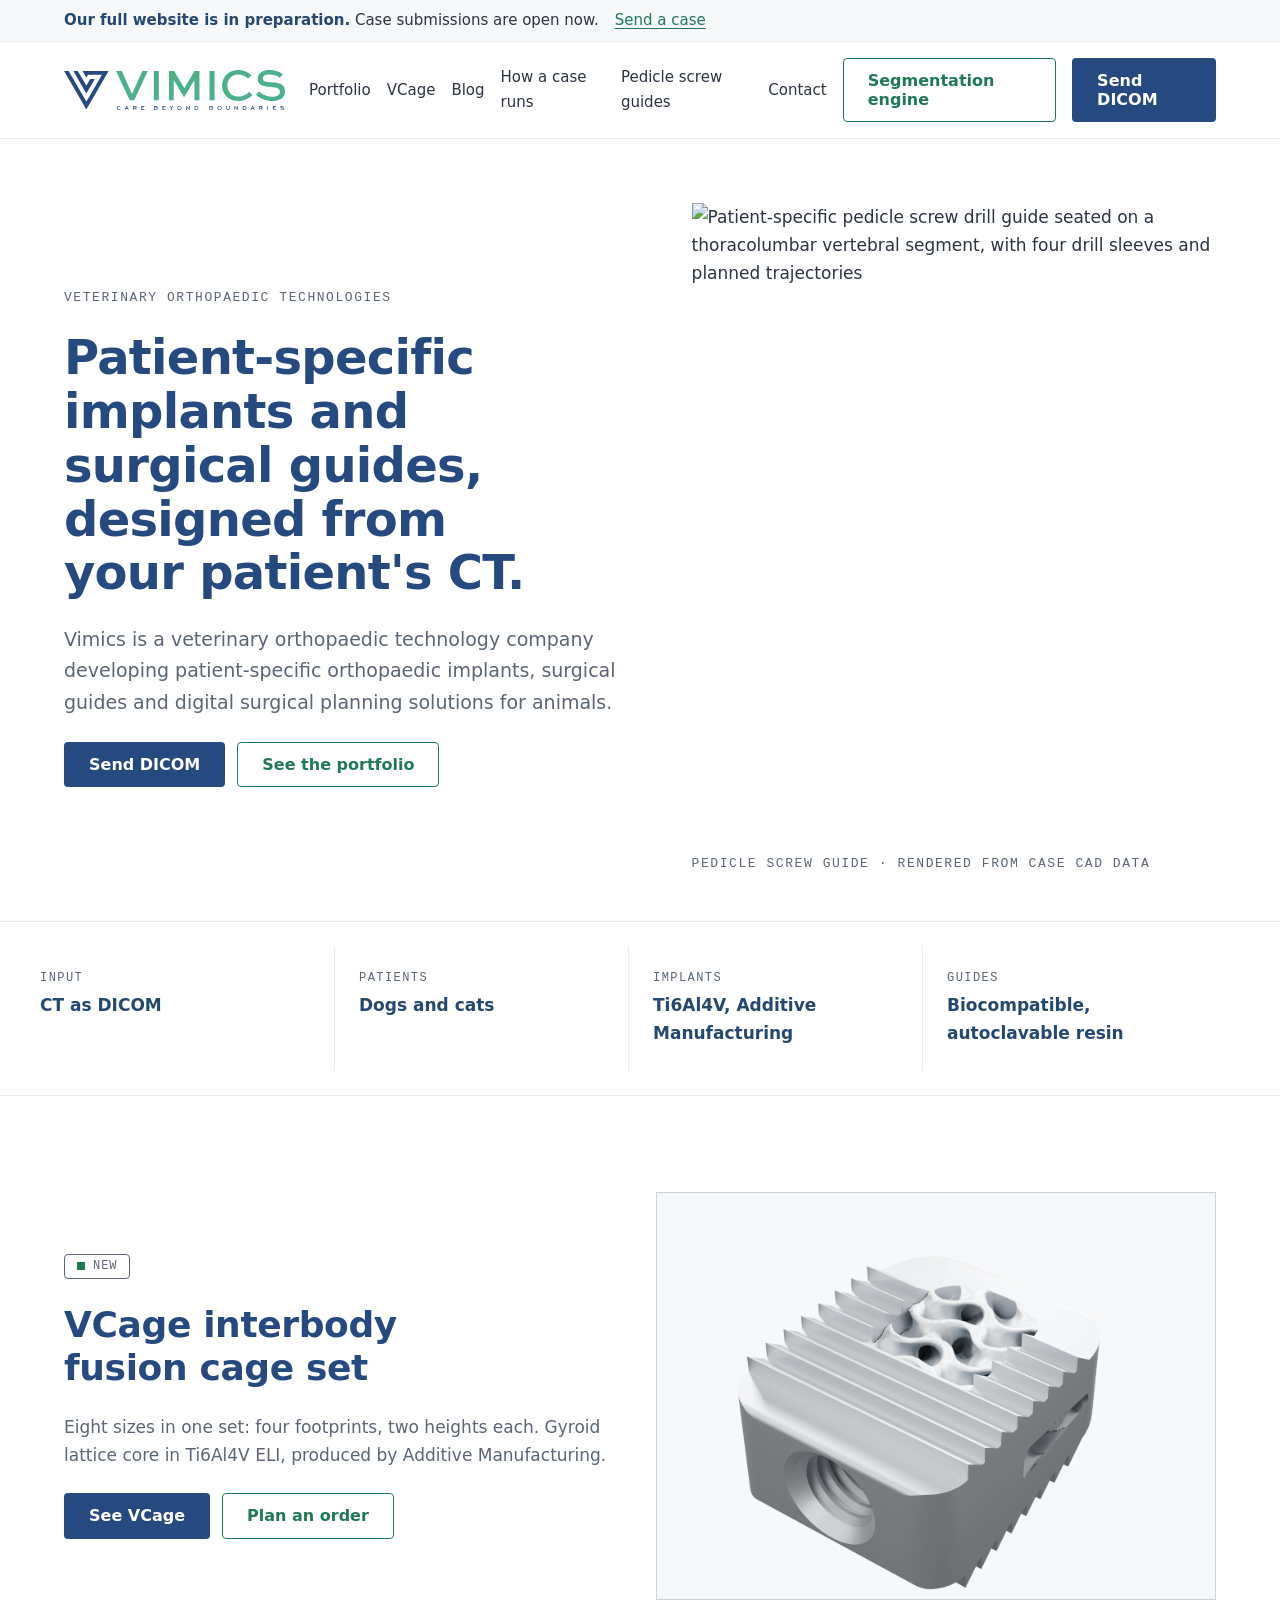
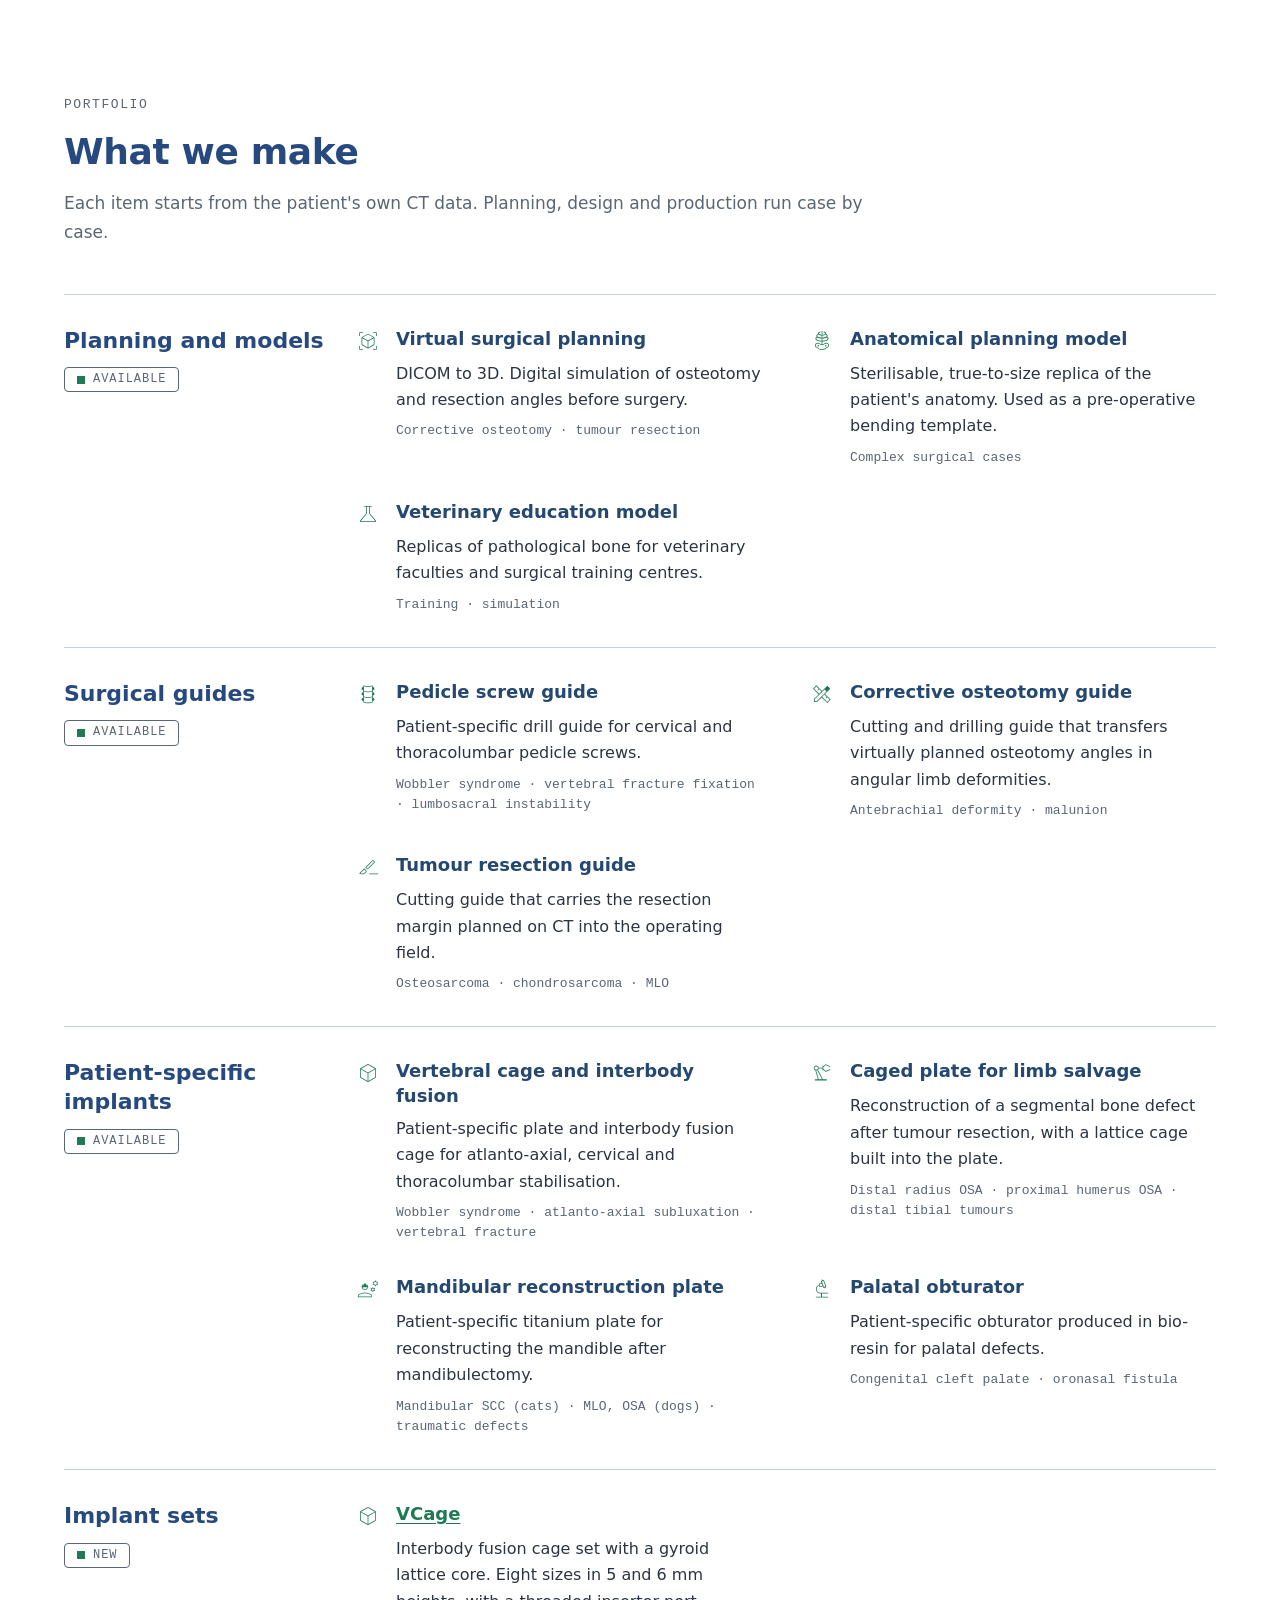
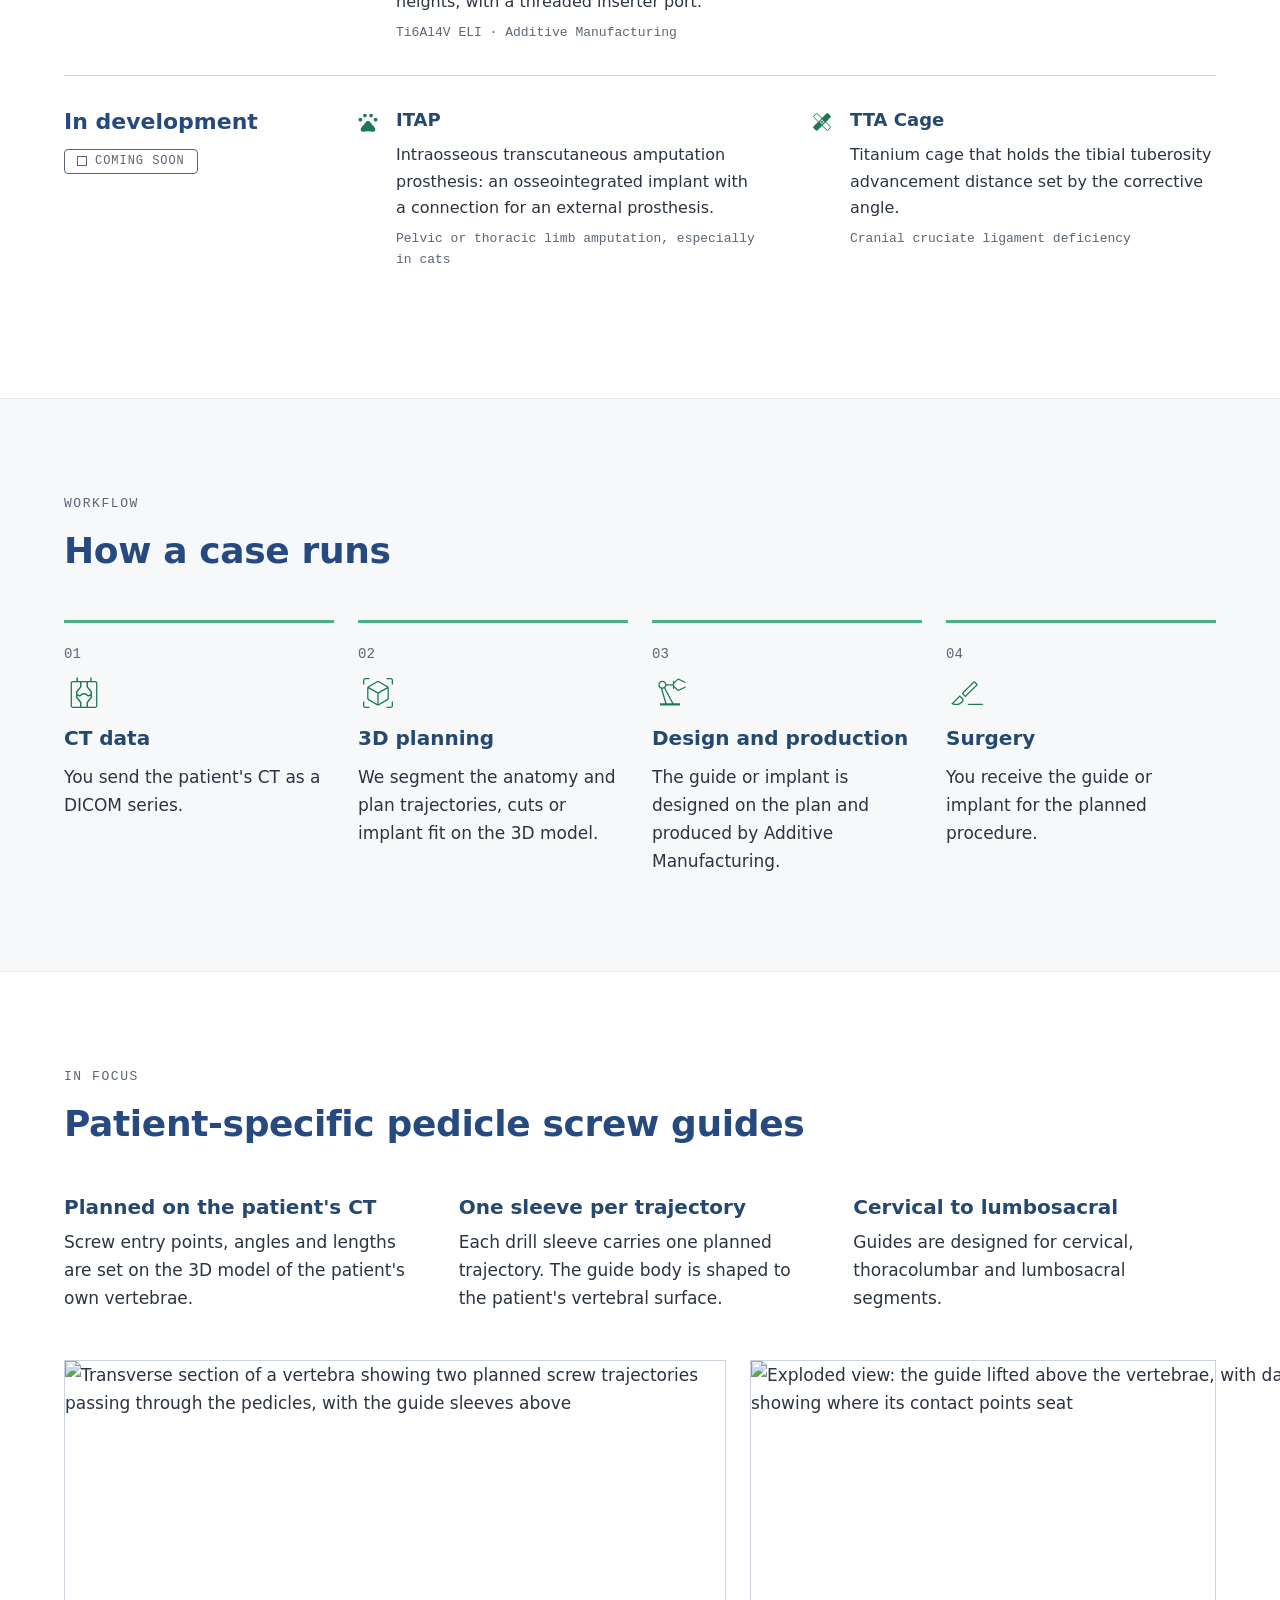
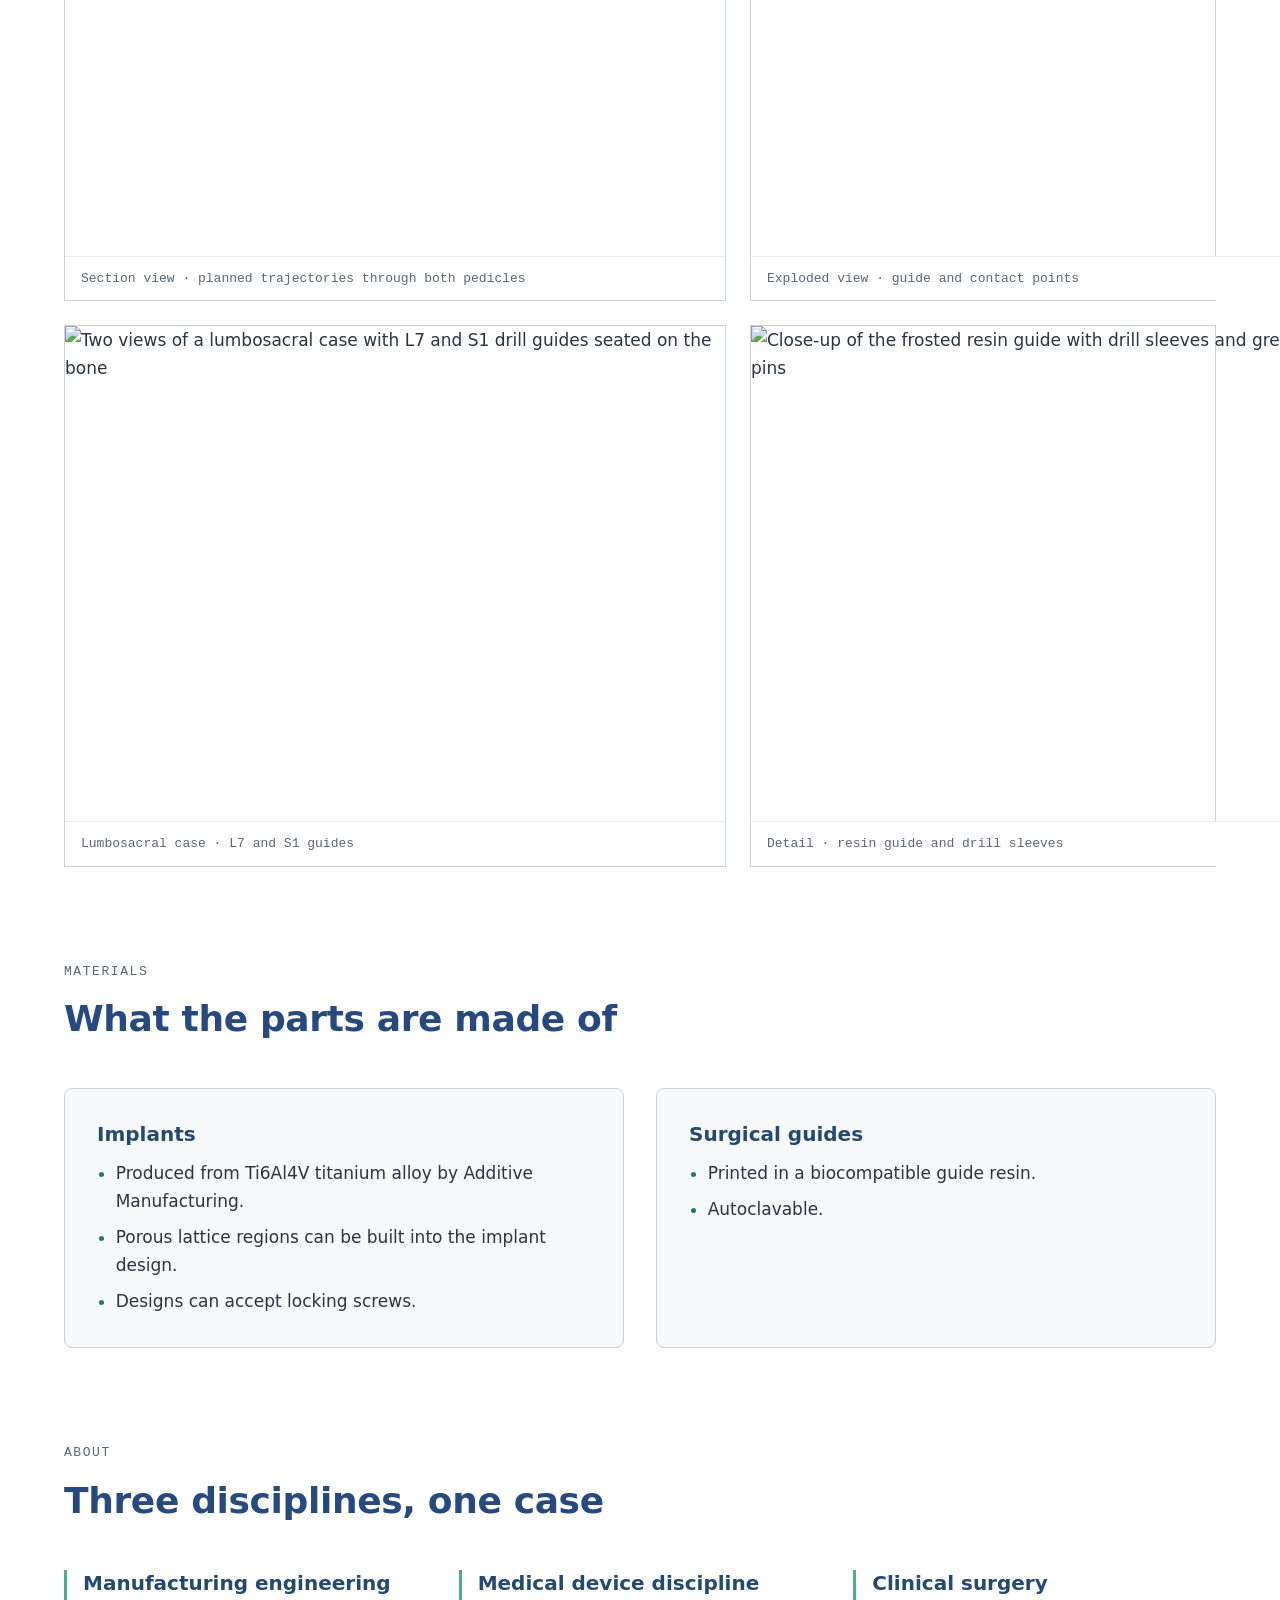
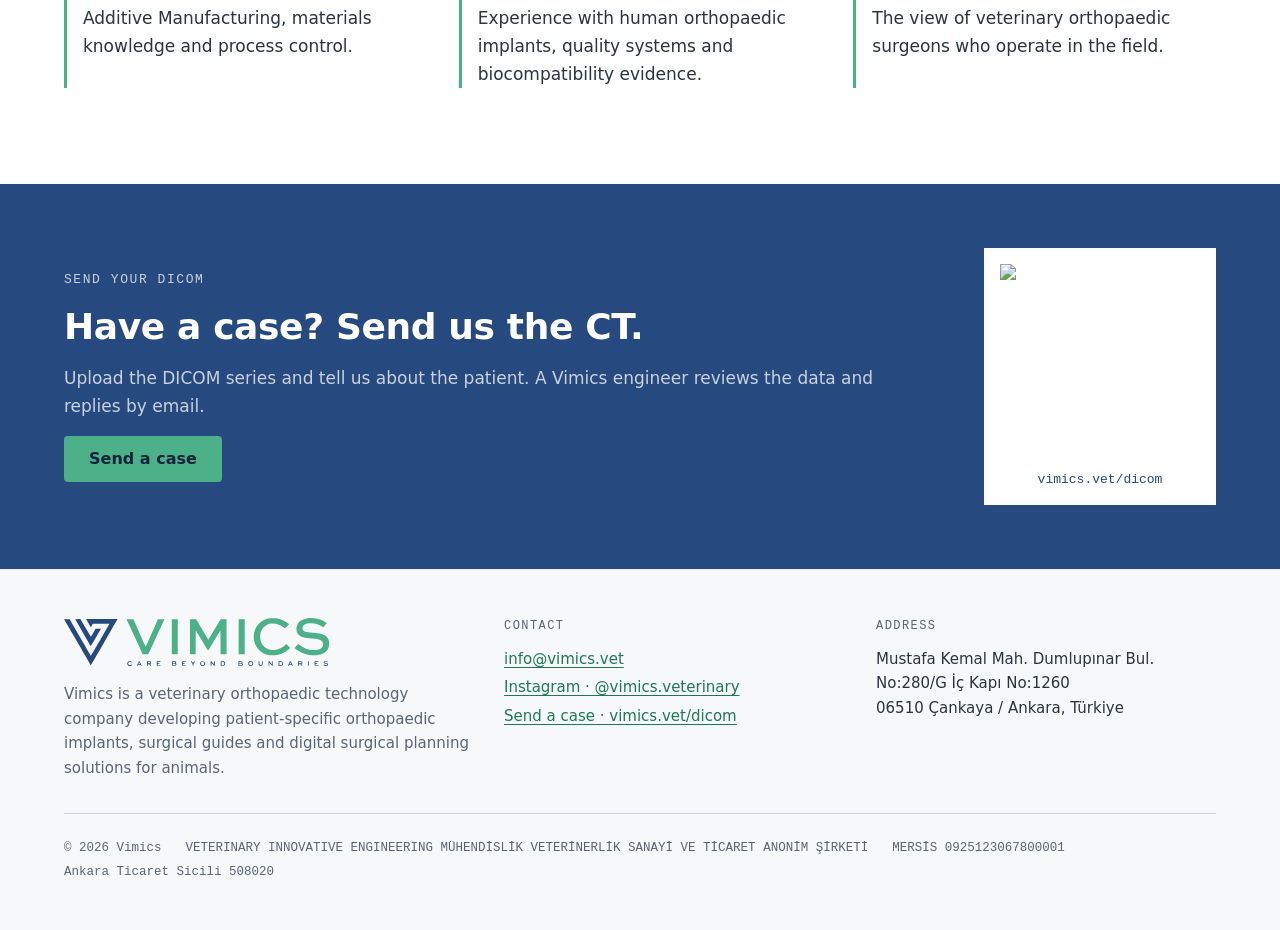
==== commit 41f99340: "Update VCage to the new eight-size set with inserter and rasp Co-Authored-By: Claude Fable 5.2 <nore" ====
--- a/index.html
+++ b/index.html
@@ -129,13 +129,13 @@
       <div class="hero-metin">
         <span class="durum">New</span>
         <h2>VCage interbody fusion cage set</h2>
-        <p class="ikincil">Ten sizes in one set: five footprints, two heights each. Gyroid lattice core in Ti6Al4V ELI, produced by Additive Manufacturing.</p>
+        <p class="ikincil">Eight sizes in one set: four footprints, two heights each. Gyroid lattice core in Ti6Al4V ELI, produced by Additive Manufacturing.</p>
         <div class="eylemler">
           <a class="btn btn-birincil" href="vcage/">See VCage</a>
           <a class="btn btn-ikincil" href="vcage/#order">Plan an order</a>
         </div>
       </div>
-      <a href="vcage/" class="yeni-urun-gorsel" aria-label="VCage product page"><img class="tema-acik" src="assets/img/vcage/hero-acik.webp" width="5444" height="3960" loading="lazy" alt="VCage interbody fusion cage in raw titanium"><img class="tema-koyu" src="assets/img/vcage/hero.webp" width="5444" height="3960" loading="lazy" alt="VCage interbody fusion cage in raw titanium"></a>
+      <a href="vcage/" class="yeni-urun-gorsel" aria-label="VCage product page"><img src="assets/img/vcage/hero.webp" width="5444" height="3960" loading="lazy" alt="VCage interbody fusion cage in raw titanium"></a>
     </div>
   </div>
 </section>
@@ -191,7 +191,7 @@
         <span class="durum">New</span>
       </div>
       <ul class="urunler">
-        <li class="urun"><svg class="ic" viewBox="0 -960 960 960" aria-hidden="true"><path d="M464.62-157.85v-313.61L190.77-629.77V-330q0 6.15 3.08 11.54 3.07 5.38 9.23 9.23l261.54 151.38Zm30.76 0 261.54-151.38q6.16-3.85 9.23-9.23 3.08-5.39 3.08-11.54v-300L495.38-471.62v313.77ZM480-497.08l270.62-157.3-258.31-149.39q-6.16-3.08-12.31-3.08t-12.31 3.08L209.15-654.38 480-497.08ZM187.69-282.62q-13.48-7.65-20.58-20.67-7.11-13.02-7.11-27.48v-298.46q0-14.46 7.11-27.48 7.1-13.02 20.58-20.67l264.62-153q13.56-7.24 27.85-7.24 14.3 0 27.53 7.24l264.62 153q13.48 7.65 20.58 20.67 7.11 13.02 7.11 27.48v298.46q0 14.46-7.11 27.48-7.1 13.02-20.58 20.67l-264.62 153q-13.56 7.24-27.85 7.24-14.3 0-27.53-7.24l-264.62-153ZM480-480Z"/></svg><h4><a href="vcage/">VCage</a></h4><p>Interbody fusion cage set with a gyroid lattice core. Ten sizes from 4.5 to 7.5 mm, with a threaded inserter port.</p><span class="endikasyon">Ti6Al4V ELI · Additive Manufacturing</span></li>
+        <li class="urun"><svg class="ic" viewBox="0 -960 960 960" aria-hidden="true"><path d="M464.62-157.85v-313.61L190.77-629.77V-330q0 6.15 3.08 11.54 3.07 5.38 9.23 9.23l261.54 151.38Zm30.76 0 261.54-151.38q6.16-3.85 9.23-9.23 3.08-5.39 3.08-11.54v-300L495.38-471.62v313.77ZM480-497.08l270.62-157.3-258.31-149.39q-6.16-3.08-12.31-3.08t-12.31 3.08L209.15-654.38 480-497.08ZM187.69-282.62q-13.48-7.65-20.58-20.67-7.11-13.02-7.11-27.48v-298.46q0-14.46 7.11-27.48 7.1-13.02 20.58-20.67l264.62-153q13.56-7.24 27.85-7.24 14.3 0 27.53 7.24l264.62 153q13.48 7.65 20.58 20.67 7.11 13.02 7.11 27.48v298.46q0 14.46-7.11 27.48-7.1 13.02-20.58 20.67l-264.62 153q-13.56 7.24-27.85 7.24-14.3 0-27.53-7.24l-264.62-153ZM480-480Z"/></svg><h4><a href="vcage/">VCage</a></h4><p>Interbody fusion cage set with a gyroid lattice core. Eight sizes in 5 and 6 mm heights, with a threaded inserter port.</p><span class="endikasyon">Ti6Al4V ELI · Additive Manufacturing</span></li>
       </ul>
     </div>
 
--- a/assets/site.css
+++ b/assets/site.css
@@ -280,13 +280,16 @@
 .inserter-sahne img { width: 100%; }
 .matris-sar { overflow-x: auto; margin-bottom: var(--b6); border: 1px solid var(--kenarlik); background: var(--zemin); }
 .matris { margin: 0; min-width: 760px; padding: 0 var(--b4) var(--b4); }
+.matris-ic { margin-left: 56px; }
 .matris-gorsel { position: relative; }
 .matris img { width: 100%; }
-.matris .et { position: absolute; transform: translateX(-50%); display: grid; justify-items: center; gap: 1px; white-space: nowrap;
-  font: 400 12px/1.3 var(--mono); color: var(--metin-ikincil); }
-.matris .et b { font: 600 14px/1.3 var(--sans); color: var(--metin-birincil); }
+.matris .satir { position: absolute; left: -56px; transform: translateY(-50%); white-space: nowrap; font: 600 14px/1.3 var(--sans); color: var(--metin-birincil); }
 .matris .ayaklar { position: relative; height: 32px; border-top: 1px solid var(--ayrac); }
-.matris .ayak { position: absolute; top: 8px; transform: translateX(-50%); font: 600 15px/1 var(--sans); color: var(--alt-baslik); }
+.matris .ayak { position: absolute; top: 8px; transform: translateX(-50%); display: flex; align-items: center; gap: 6px; white-space: nowrap; font: 600 15px/1 var(--sans); color: var(--alt-baslik); }
+.matris .ayak i { width: 10px; height: 10px; border: 1px solid var(--kenarlik); }
+.alet { margin: 0 0 var(--b4); display: grid; gap: var(--b2); }
+.alet figcaption { font-size: 16px; color: var(--metin-ikincil); }
+.alet figcaption b { color: var(--metin-birincil); font-weight: 600; }
 .matris figcaption { margin-top: var(--b2); font: 400 12px/1.4 var(--mono); color: var(--metin-ikincil); }
 @media (max-width: 760px) { .yeni-urun { grid-template-columns: 1fr; } }
 
